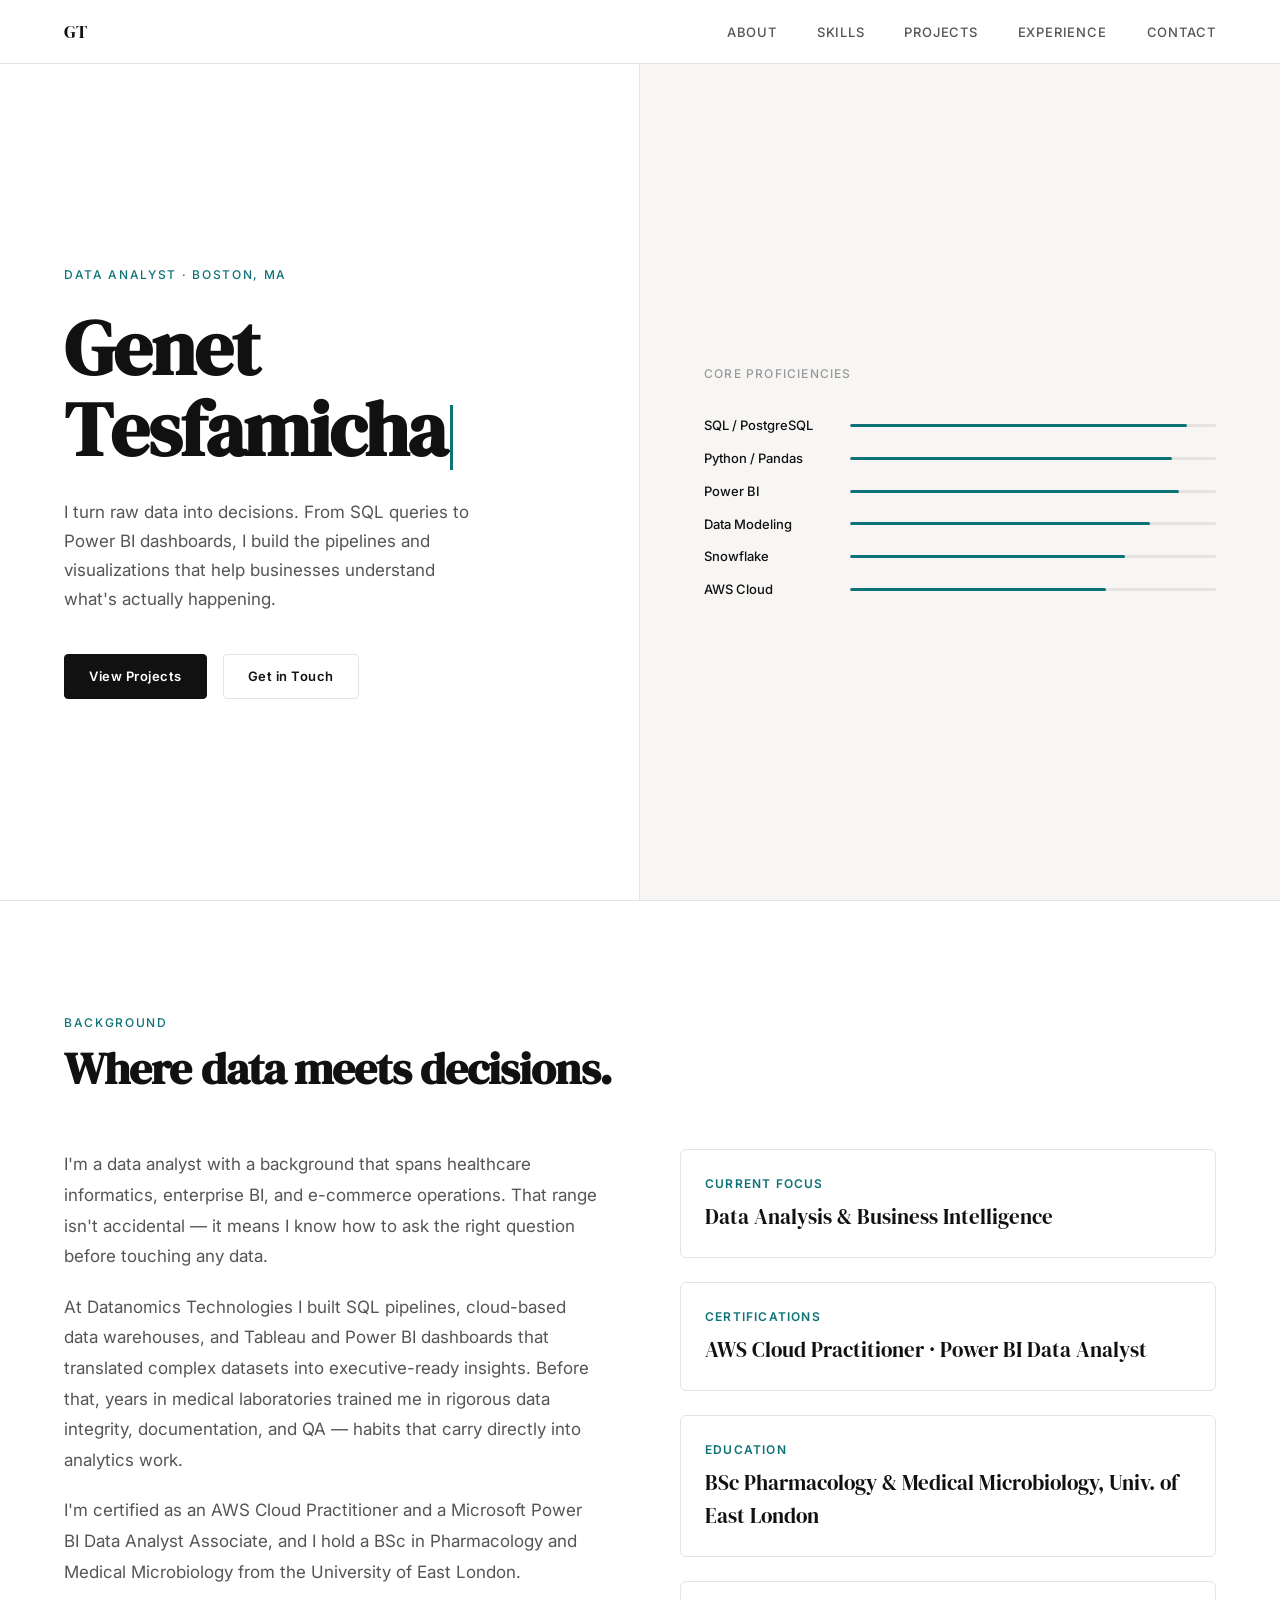
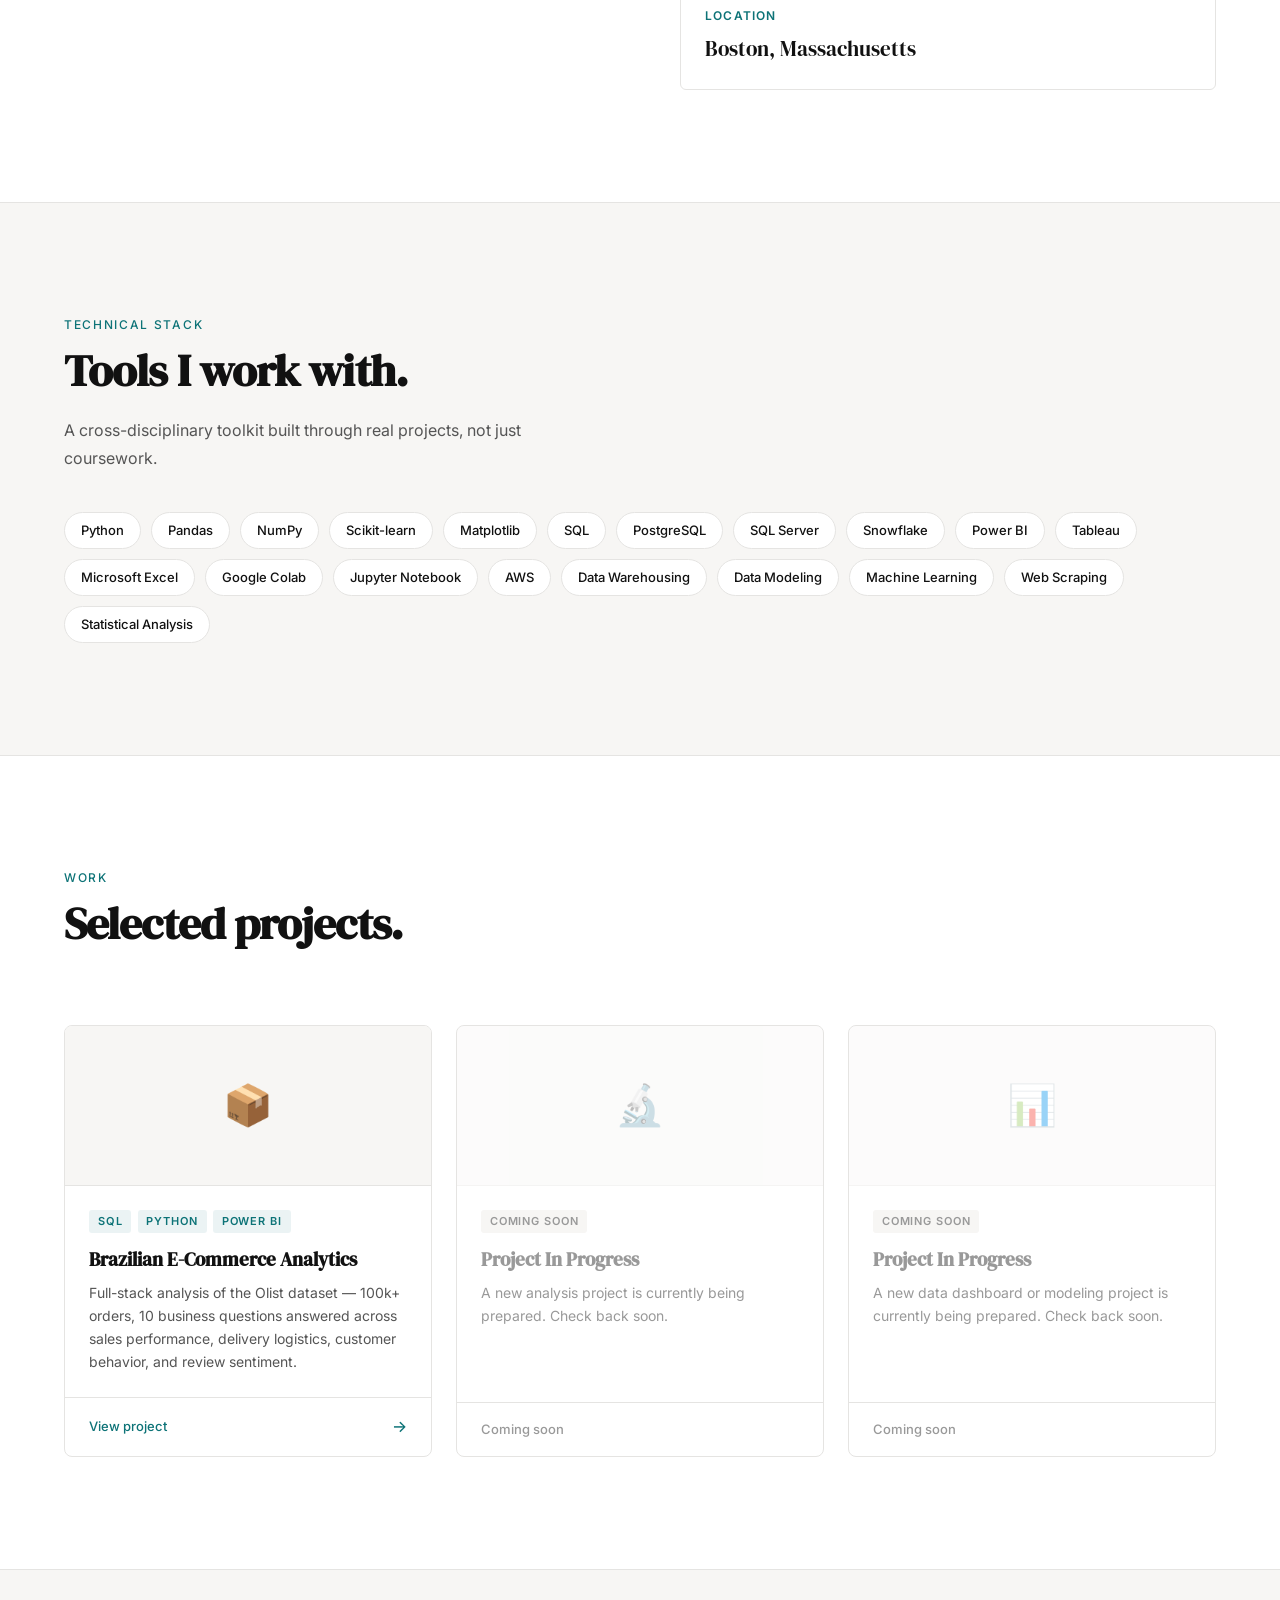
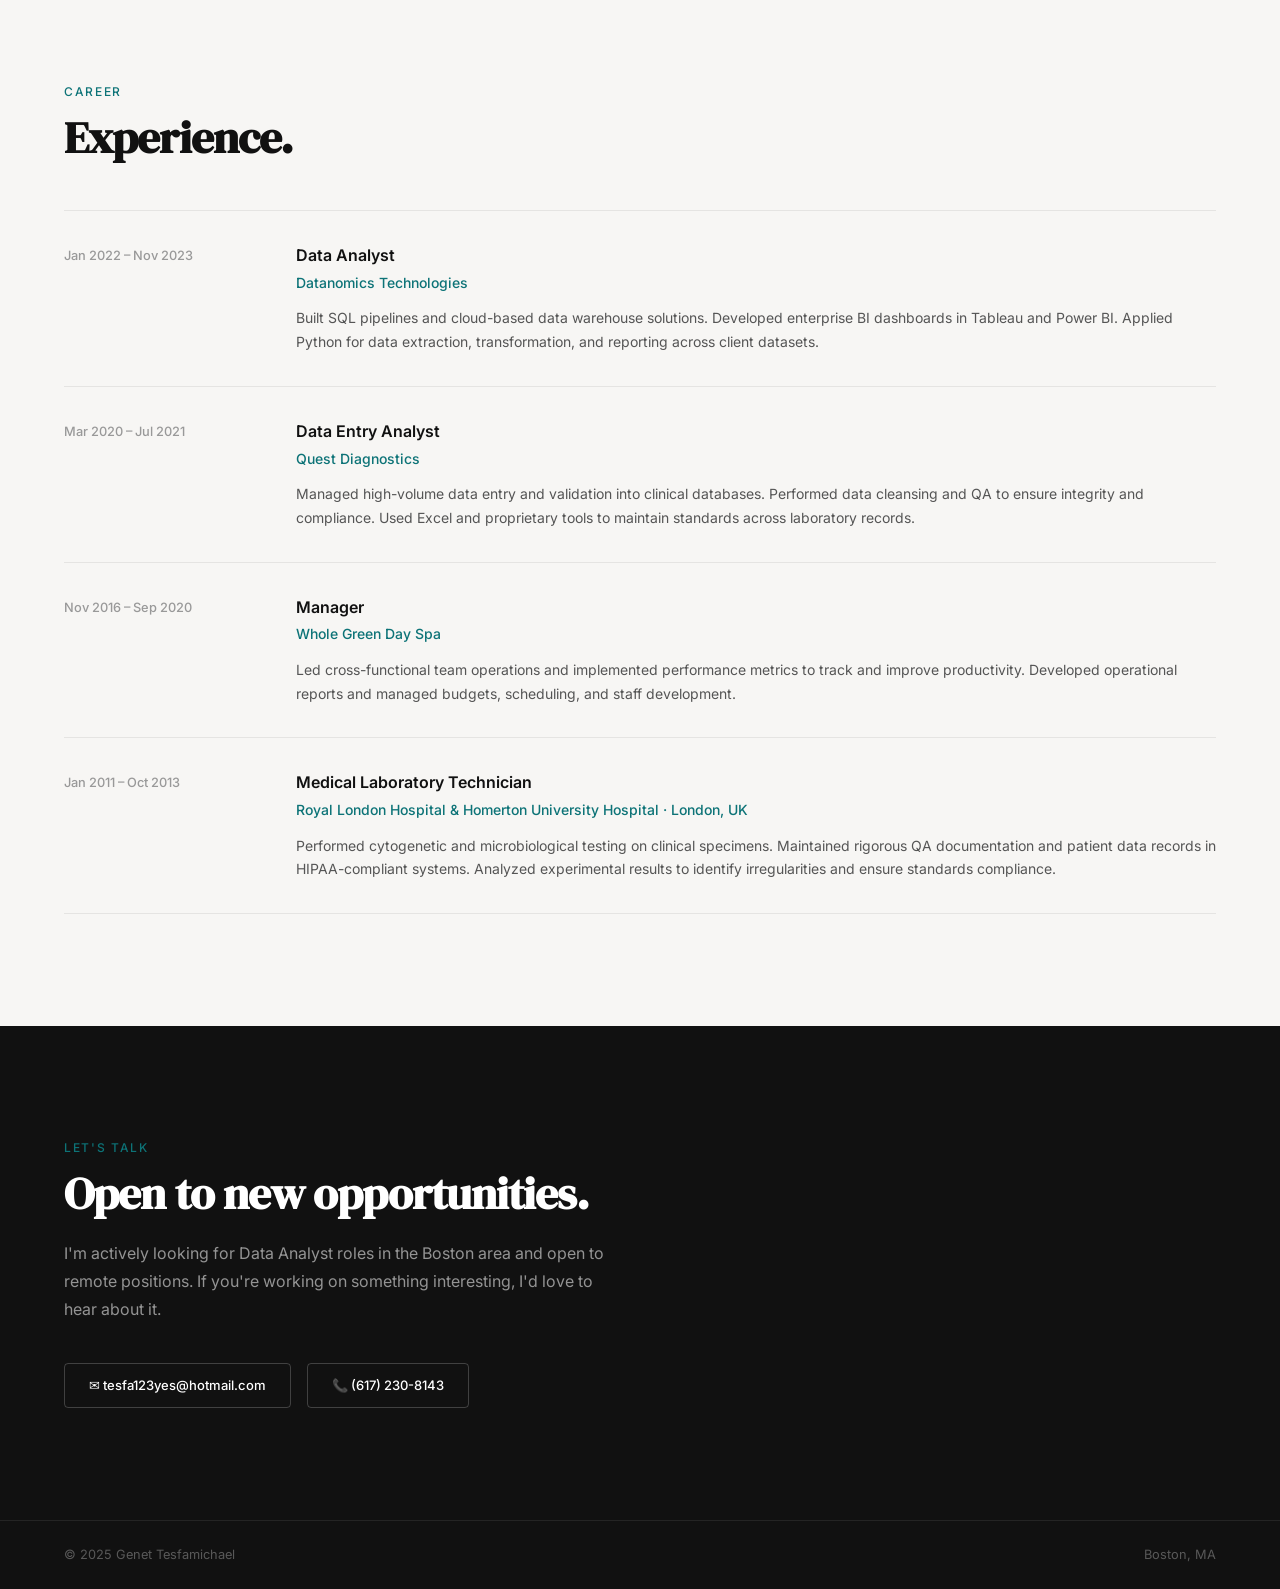
==== index.html @ 6063742c "Add files via upload" ====
<!DOCTYPE html>
<html lang="en">
<head>
  <meta charset="UTF-8" />
  <meta name="viewport" content="width=device-width, initial-scale=1.0" />
  <title>Genet Tesfamichael — Data Analyst</title>
  <link rel="preconnect" href="https://fonts.googleapis.com" />
  <link rel="preconnect" href="https://fonts.gstatic.com" crossorigin />
  <link href="https://fonts.googleapis.com/css2?family=DM+Serif+Display&family=Inter:wght@300;400;500;600&display=swap" rel="stylesheet" />
  <style>
    *, *::before, *::after { box-sizing: border-box; margin: 0; padding: 0; }

    :root {
      --white:   #FFFFFF;
      --bg-soft: #F7F6F4;
      --ink:     #111111;
      --ink-mid: #555555;
      --ink-light: #999999;
      --teal:    #0D7377;
      --teal-light: #0D737715;
      --border:  #E5E4E2;
    }

    html { scroll-behavior: smooth; }

    body {
      font-family: 'Inter', sans-serif;
      background: var(--white);
      color: var(--ink);
      line-height: 1.6;
      -webkit-font-smoothing: antialiased;
    }

    /* ── NAV ── */
    nav {
      position: fixed;
      top: 0; left: 0; right: 0;
      z-index: 100;
      display: flex;
      align-items: center;
      justify-content: space-between;
      padding: 0 5vw;
      height: 64px;
      background: rgba(255,255,255,0.92);
      backdrop-filter: blur(12px);
      border-bottom: 1px solid var(--border);
    }

    .nav-logo {
      font-family: 'DM Serif Display', serif;
      font-size: 1.15rem;
      color: var(--ink);
      text-decoration: none;
      letter-spacing: -0.01em;
    }

    .nav-links {
      display: flex;
      gap: 2.5rem;
      list-style: none;
    }

    .nav-links a {
      font-size: 0.8125rem;
      font-weight: 500;
      letter-spacing: 0.06em;
      text-transform: uppercase;
      color: var(--ink-mid);
      text-decoration: none;
      transition: color 0.2s;
    }

    .nav-links a:hover { color: var(--teal); }

    /* ── HERO ── */
    .hero {
      min-height: 100vh;
      display: grid;
      grid-template-columns: 1fr 1fr;
      padding-top: 64px;
    }

    .hero-left {
      display: flex;
      flex-direction: column;
      justify-content: center;
      padding: 8vh 5vw 8vh 5vw;
      border-right: 1px solid var(--border);
    }

    .hero-eyebrow {
      font-size: 0.75rem;
      font-weight: 500;
      letter-spacing: 0.14em;
      text-transform: uppercase;
      color: var(--teal);
      margin-bottom: 1.5rem;
    }

    .hero-name {
      font-family: 'DM Serif Display', serif;
      font-size: clamp(3rem, 6vw, 5.5rem);
      line-height: 1.05;
      letter-spacing: -0.02em;
      color: var(--ink);
      margin-bottom: 1.75rem;
    }

    /* typewriter cursor */
    .hero-name .cursor {
      display: inline-block;
      width: 3px;
      height: 0.85em;
      background: var(--teal);
      margin-left: 4px;
      vertical-align: middle;
      animation: blink 1s step-end infinite;
    }

    @keyframes blink {
      0%, 100% { opacity: 1; }
      50%       { opacity: 0; }
    }

    .hero-tagline {
      font-size: 1.0625rem;
      color: var(--ink-mid);
      max-width: 38ch;
      line-height: 1.7;
      margin-bottom: 2.5rem;
    }

    .hero-cta-group {
      display: flex;
      gap: 1rem;
      flex-wrap: wrap;
    }

    .btn {
      display: inline-flex;
      align-items: center;
      gap: 0.4rem;
      padding: 0.7rem 1.5rem;
      font-family: 'Inter', sans-serif;
      font-size: 0.8125rem;
      font-weight: 600;
      letter-spacing: 0.04em;
      border-radius: 4px;
      text-decoration: none;
      transition: background 0.2s, color 0.2s, border-color 0.2s, transform 0.15s;
      cursor: pointer;
    }

    .btn-primary {
      background: var(--ink);
      color: var(--white);
      border: 1.5px solid var(--ink);
    }

    .btn-primary:hover {
      background: var(--teal);
      border-color: var(--teal);
      transform: translateY(-1px);
    }

    .btn-outline {
      background: transparent;
      color: var(--ink);
      border: 1.5px solid var(--border);
    }

    .btn-outline:hover {
      border-color: var(--teal);
      color: var(--teal);
      transform: translateY(-1px);
    }

    .hero-right {
      display: flex;
      flex-direction: column;
      justify-content: center;
      padding: 8vh 5vw;
      background: var(--bg-soft);
    }

    .hero-stat-label {
      font-size: 0.75rem;
      font-weight: 500;
      letter-spacing: 0.1em;
      text-transform: uppercase;
      color: var(--ink-light);
      margin-bottom: 2rem;
    }

    .skills-grid {
      display: flex;
      flex-direction: column;
      gap: 0.75rem;
    }

    .skill-row {
      display: flex;
      align-items: center;
      gap: 1rem;
    }

    .skill-name {
      font-size: 0.8125rem;
      font-weight: 500;
      color: var(--ink);
      width: 130px;
      flex-shrink: 0;
    }

    .skill-bar-track {
      flex: 1;
      height: 3px;
      background: var(--border);
      border-radius: 2px;
      overflow: hidden;
    }

    .skill-bar-fill {
      height: 100%;
      background: var(--teal);
      border-radius: 2px;
      width: 0;
      transition: width 1.2s cubic-bezier(0.16, 1, 0.3, 1);
    }

    /* ── SECTION SHELL ── */
    section {
      padding: 7rem 5vw;
    }

    .section-eyebrow {
      font-size: 0.75rem;
      font-weight: 500;
      letter-spacing: 0.14em;
      text-transform: uppercase;
      color: var(--teal);
      margin-bottom: 0.75rem;
    }

    .section-title {
      font-family: 'DM Serif Display', serif;
      font-size: clamp(2rem, 3.5vw, 3rem);
      line-height: 1.1;
      letter-spacing: -0.02em;
      margin-bottom: 1.25rem;
    }

    .section-subtitle {
      font-size: 1rem;
      color: var(--ink-mid);
      max-width: 55ch;
      line-height: 1.75;
    }

    /* ── ABOUT ── */
    #about {
      background: var(--white);
      border-top: 1px solid var(--border);
    }

    .about-grid {
      display: grid;
      grid-template-columns: 1fr 1fr;
      gap: 5rem;
      margin-top: 3.5rem;
    }

    .about-body p {
      font-size: 1.0625rem;
      color: var(--ink-mid);
      line-height: 1.8;
      margin-bottom: 1.25rem;
    }

    .about-body p:last-child { margin-bottom: 0; }

    .about-highlights {
      display: flex;
      flex-direction: column;
      gap: 1.5rem;
    }

    .highlight-card {
      padding: 1.5rem;
      border: 1px solid var(--border);
      border-radius: 6px;
      transition: border-color 0.25s, box-shadow 0.25s;
    }

    .highlight-card:hover {
      border-color: var(--teal);
      box-shadow: 0 4px 24px rgba(13,115,119,0.08);
    }

    .highlight-card-label {
      font-size: 0.75rem;
      font-weight: 600;
      letter-spacing: 0.1em;
      text-transform: uppercase;
      color: var(--teal);
      margin-bottom: 0.4rem;
    }

    .highlight-card-value {
      font-family: 'DM Serif Display', serif;
      font-size: 1.3rem;
      color: var(--ink);
    }

    /* ── TOOLS ── */
    #tools {
      background: var(--bg-soft);
      border-top: 1px solid var(--border);
    }

    .tools-list {
      display: flex;
      flex-wrap: wrap;
      gap: 0.625rem;
      margin-top: 2.5rem;
    }

    .tool-tag {
      font-size: 0.8125rem;
      font-weight: 500;
      padding: 0.45rem 1rem;
      border-radius: 100px;
      border: 1.5px solid var(--border);
      background: var(--white);
      color: var(--ink);
      transition: border-color 0.2s, color 0.2s, background 0.2s;
    }

    .tool-tag:hover {
      border-color: var(--teal);
      color: var(--teal);
      background: var(--teal-light);
    }

    /* ── PROJECTS ── */
    #projects {
      background: var(--white);
      border-top: 1px solid var(--border);
    }

    .projects-header {
      display: flex;
      justify-content: space-between;
      align-items: flex-end;
      margin-bottom: 3.5rem;
      flex-wrap: wrap;
      gap: 1rem;
    }

    .projects-grid {
      display: grid;
      grid-template-columns: repeat(3, 1fr);
      gap: 1.5rem;
    }

    .project-card {
      position: relative;
      border: 1px solid var(--border);
      border-radius: 8px;
      overflow: hidden;
      text-decoration: none;
      color: inherit;
      background: var(--white);
      transition: border-color 0.25s, box-shadow 0.25s, transform 0.25s;
      display: flex;
      flex-direction: column;
    }

    .project-card:hover {
      border-color: var(--teal);
      box-shadow: 0 8px 40px rgba(13,115,119,0.1);
      transform: translateY(-3px);
    }

    .project-card::before {
      content: '';
      position: absolute;
      left: 0; top: 0; bottom: 0;
      width: 3px;
      background: var(--teal);
      transform: scaleY(0);
      transform-origin: bottom;
      transition: transform 0.3s cubic-bezier(0.16, 1, 0.3, 1);
    }

    .project-card:hover::before { transform: scaleY(1); }

    .project-card-visual {
      height: 160px;
      background: var(--bg-soft);
      display: flex;
      align-items: center;
      justify-content: center;
      border-bottom: 1px solid var(--border);
      font-size: 2.5rem;
    }

    .project-card.placeholder .project-card-visual {
      opacity: 0.4;
    }

    .project-card-body {
      padding: 1.5rem;
      flex: 1;
      display: flex;
      flex-direction: column;
    }

    .project-card-tags {
      display: flex;
      flex-wrap: wrap;
      gap: 0.4rem;
      margin-bottom: 0.85rem;
    }

    .project-tag {
      font-size: 0.6875rem;
      font-weight: 600;
      letter-spacing: 0.08em;
      text-transform: uppercase;
      color: var(--teal);
      background: var(--teal-light);
      padding: 0.2rem 0.55rem;
      border-radius: 3px;
    }

    .project-card-title {
      font-family: 'DM Serif Display', serif;
      font-size: 1.2rem;
      color: var(--ink);
      margin-bottom: 0.6rem;
      line-height: 1.25;
    }

    .project-card-desc {
      font-size: 0.875rem;
      color: var(--ink-mid);
      line-height: 1.65;
      flex: 1;
    }

    .project-card-footer {
      display: flex;
      align-items: center;
      justify-content: space-between;
      padding: 1rem 1.5rem;
      border-top: 1px solid var(--border);
      font-size: 0.8125rem;
      font-weight: 500;
      color: var(--teal);
      background: transparent;
      transition: background 0.2s;
    }

    .project-card:hover .project-card-footer {
      background: var(--teal-light);
    }

    .project-card.placeholder {
      cursor: default;
      pointer-events: none;
    }

    .project-card.placeholder .project-card-title,
    .project-card.placeholder .project-card-desc,
    .project-card.placeholder .project-card-footer {
      color: var(--ink-light);
    }

    .project-card.placeholder .project-tag {
      background: var(--bg-soft);
      color: var(--ink-light);
    }

    /* arrow icon */
    .arrow-icon {
      font-size: 1rem;
      transition: transform 0.2s;
    }
    .project-card:hover .arrow-icon { transform: translateX(4px); }

    /* ── EXPERIENCE ── */
    #experience {
      background: var(--bg-soft);
      border-top: 1px solid var(--border);
    }

    .timeline {
      margin-top: 3rem;
      display: flex;
      flex-direction: column;
      gap: 0;
    }

    .timeline-item {
      display: grid;
      grid-template-columns: 200px 1fr;
      gap: 2rem;
      padding: 2rem 0;
      border-top: 1px solid var(--border);
      transition: background 0.2s;
    }

    .timeline-item:last-child { border-bottom: 1px solid var(--border); }

    .timeline-date {
      font-size: 0.8rem;
      font-weight: 500;
      color: var(--ink-light);
      padding-top: 3px;
      line-height: 1.5;
    }

    .timeline-content-role {
      font-size: 1rem;
      font-weight: 600;
      color: var(--ink);
      margin-bottom: 0.2rem;
    }

    .timeline-content-company {
      font-size: 0.875rem;
      font-weight: 500;
      color: var(--teal);
      margin-bottom: 0.75rem;
    }

    .timeline-content-desc {
      font-size: 0.875rem;
      color: var(--ink-mid);
      line-height: 1.7;
    }

    /* ── CONTACT ── */
    #contact {
      background: var(--ink);
      color: var(--white);
      border-top: none;
    }

    #contact .section-eyebrow { color: var(--teal); }

    #contact .section-title { color: var(--white); }

    #contact .section-subtitle { color: rgba(255,255,255,0.55); }

    .contact-links {
      display: flex;
      gap: 1rem;
      margin-top: 2.5rem;
      flex-wrap: wrap;
    }

    .contact-link {
      display: inline-flex;
      align-items: center;
      gap: 0.5rem;
      font-size: 0.8125rem;
      font-weight: 500;
      color: var(--white);
      border: 1.5px solid rgba(255,255,255,0.2);
      padding: 0.7rem 1.5rem;
      border-radius: 4px;
      text-decoration: none;
      transition: border-color 0.2s, background 0.2s;
    }

    .contact-link:hover {
      border-color: var(--teal);
      background: rgba(13,115,119,0.15);
    }

    /* ── FOOTER ── */
    footer {
      background: var(--ink);
      border-top: 1px solid rgba(255,255,255,0.08);
      padding: 1.5rem 5vw;
      display: flex;
      align-items: center;
      justify-content: space-between;
      font-size: 0.8rem;
      color: rgba(255,255,255,0.3);
    }

    /* ── FADE-IN ANIMATION ── */
    .fade-up {
      opacity: 0;
      transform: translateY(24px);
      transition: opacity 0.6s ease, transform 0.6s ease;
    }

    .fade-up.visible {
      opacity: 1;
      transform: none;
    }

    /* ── RESPONSIVE ── */
    @media (max-width: 900px) {
      .hero { grid-template-columns: 1fr; min-height: auto; }
      .hero-right { border-top: 1px solid var(--border); padding: 4vh 5vw; }
      .hero-left { border-right: none; }
      .about-grid { grid-template-columns: 1fr; gap: 2.5rem; }
      .projects-grid { grid-template-columns: 1fr; }
      .timeline-item { grid-template-columns: 1fr; gap: 0.5rem; }
    }

    @media (max-width: 600px) {
      .nav-links { display: none; }
      .projects-grid { grid-template-columns: 1fr; }
      section { padding: 5rem 5vw; }
    }
  </style>
</head>
<body>

  <!-- NAV -->
  <nav>
    <a class="nav-logo" href="#">GT</a>
    <ul class="nav-links">
      <li><a href="#about">About</a></li>
      <li><a href="#tools">Skills</a></li>
      <li><a href="#projects">Projects</a></li>
      <li><a href="#experience">Experience</a></li>
      <li><a href="#contact">Contact</a></li>
    </ul>
  </nav>

  <!-- HERO -->
  <div class="hero">
    <div class="hero-left">
      <p class="hero-eyebrow">Data Analyst · Boston, MA</p>
      <h1 class="hero-name" id="heroName"><span class="cursor" id="cursor"></span></h1>
      <p class="hero-tagline">
        I turn raw data into decisions. From SQL queries to Power BI dashboards, I build the pipelines and visualizations that help businesses understand what's actually happening.
      </p>
      <div class="hero-cta-group">
        <a href="#projects" class="btn btn-primary">View Projects</a>
        <a href="mailto:tesfa123yes@hotmail.com" class="btn btn-outline">Get in Touch</a>
      </div>
    </div>
    <div class="hero-right">
      <p class="hero-stat-label">Core Proficiencies</p>
      <div class="skills-grid" id="skillsGrid">
        <div class="skill-row">
          <span class="skill-name">SQL / PostgreSQL</span>
          <div class="skill-bar-track"><div class="skill-bar-fill" data-width="92"></div></div>
        </div>
        <div class="skill-row">
          <span class="skill-name">Python / Pandas</span>
          <div class="skill-bar-track"><div class="skill-bar-fill" data-width="88"></div></div>
        </div>
        <div class="skill-row">
          <span class="skill-name">Power BI</span>
          <div class="skill-bar-track"><div class="skill-bar-fill" data-width="90"></div></div>
        </div>
        <div class="skill-row">
          <span class="skill-name">Data Modeling</span>
          <div class="skill-bar-track"><div class="skill-bar-fill" data-width="82"></div></div>
        </div>
        <div class="skill-row">
          <span class="skill-name">Snowflake</span>
          <div class="skill-bar-track"><div class="skill-bar-fill" data-width="75"></div></div>
        </div>
        <div class="skill-row">
          <span class="skill-name">AWS Cloud</span>
          <div class="skill-bar-track"><div class="skill-bar-fill" data-width="70"></div></div>
        </div>
      </div>
    </div>
  </div>

  <!-- ABOUT -->
  <section id="about">
    <p class="section-eyebrow fade-up">Background</p>
    <h2 class="section-title fade-up">Where data meets decisions.</h2>
    <div class="about-grid">
      <div class="about-body fade-up">
        <p>
          I'm a data analyst with a background that spans healthcare informatics, enterprise BI, and e-commerce operations. That range isn't accidental — it means I know how to ask the right question before touching any data.
        </p>
        <p>
          At Datanomics Technologies I built SQL pipelines, cloud-based data warehouses, and Tableau and Power BI dashboards that translated complex datasets into executive-ready insights. Before that, years in medical laboratories trained me in rigorous data integrity, documentation, and QA — habits that carry directly into analytics work.
        </p>
        <p>
          I'm certified as an AWS Cloud Practitioner and a Microsoft Power BI Data Analyst Associate, and I hold a BSc in Pharmacology and Medical Microbiology from the University of East London.
        </p>
      </div>
      <div class="about-highlights fade-up">
        <div class="highlight-card">
          <p class="highlight-card-label">Current Focus</p>
          <p class="highlight-card-value">Data Analysis & Business Intelligence</p>
        </div>
        <div class="highlight-card">
          <p class="highlight-card-label">Certifications</p>
          <p class="highlight-card-value">AWS Cloud Practitioner · Power BI Data Analyst</p>
        </div>
        <div class="highlight-card">
          <p class="highlight-card-label">Education</p>
          <p class="highlight-card-value">BSc Pharmacology & Medical Microbiology, Univ. of East London</p>
        </div>
        <div class="highlight-card">
          <p class="highlight-card-label">Location</p>
          <p class="highlight-card-value">Boston, Massachusetts</p>
        </div>
      </div>
    </div>
  </section>

  <!-- TOOLS -->
  <section id="tools">
    <p class="section-eyebrow fade-up">Technical Stack</p>
    <h2 class="section-title fade-up">Tools I work with.</h2>
    <p class="section-subtitle fade-up">A cross-disciplinary toolkit built through real projects, not just coursework.</p>
    <div class="tools-list fade-up">
      <span class="tool-tag">Python</span>
      <span class="tool-tag">Pandas</span>
      <span class="tool-tag">NumPy</span>
      <span class="tool-tag">Scikit-learn</span>
      <span class="tool-tag">Matplotlib</span>
      <span class="tool-tag">SQL</span>
      <span class="tool-tag">PostgreSQL</span>
      <span class="tool-tag">SQL Server</span>
      <span class="tool-tag">Snowflake</span>
      <span class="tool-tag">Power BI</span>
      <span class="tool-tag">Tableau</span>
      <span class="tool-tag">Microsoft Excel</span>
      <span class="tool-tag">Google Colab</span>
      <span class="tool-tag">Jupyter Notebook</span>
      <span class="tool-tag">AWS</span>
      <span class="tool-tag">Data Warehousing</span>
      <span class="tool-tag">Data Modeling</span>
      <span class="tool-tag">Machine Learning</span>
      <span class="tool-tag">Web Scraping</span>
      <span class="tool-tag">Statistical Analysis</span>
    </div>
  </section>

  <!-- PROJECTS -->
  <section id="projects">
    <div class="projects-header">
      <div>
        <p class="section-eyebrow fade-up">Work</p>
        <h2 class="section-title fade-up">Selected projects.</h2>
      </div>
    </div>
    <div class="projects-grid">

      <!-- Project 1: Live -->
      <a href="project-ecommerce.html" class="project-card fade-up">
        <div class="project-card-visual">📦</div>
        <div class="project-card-body">
          <div class="project-card-tags">
            <span class="project-tag">SQL</span>
            <span class="project-tag">Python</span>
            <span class="project-tag">Power BI</span>
          </div>
          <h3 class="project-card-title">Brazilian E-Commerce Analytics</h3>
          <p class="project-card-desc">
            Full-stack analysis of the Olist dataset — 100k+ orders, 10 business questions answered across sales performance, delivery logistics, customer behavior, and review sentiment.
          </p>
        </div>
        <div class="project-card-footer">
          View project <span class="arrow-icon">→</span>
        </div>
      </a>

      <!-- Placeholder 2 -->
      <div class="project-card placeholder fade-up">
        <div class="project-card-visual">🔬</div>
        <div class="project-card-body">
          <div class="project-card-tags">
            <span class="project-tag">Coming Soon</span>
          </div>
          <h3 class="project-card-title">Project In Progress</h3>
          <p class="project-card-desc">
            A new analysis project is currently being prepared. Check back soon.
          </p>
        </div>
        <div class="project-card-footer">
          Coming soon
        </div>
      </div>

      <!-- Placeholder 3 -->
      <div class="project-card placeholder fade-up">
        <div class="project-card-visual">📊</div>
        <div class="project-card-body">
          <div class="project-card-tags">
            <span class="project-tag">Coming Soon</span>
          </div>
          <h3 class="project-card-title">Project In Progress</h3>
          <p class="project-card-desc">
            A new data dashboard or modeling project is currently being prepared. Check back soon.
          </p>
        </div>
        <div class="project-card-footer">
          Coming soon
        </div>
      </div>

    </div>
  </section>

  <!-- EXPERIENCE -->
  <section id="experience">
    <p class="section-eyebrow fade-up">Career</p>
    <h2 class="section-title fade-up">Experience.</h2>
    <div class="timeline">

      <div class="timeline-item fade-up">
        <div class="timeline-date">Jan 2022 – Nov 2023</div>
        <div>
          <p class="timeline-content-role">Data Analyst</p>
          <p class="timeline-content-company">Datanomics Technologies</p>
          <p class="timeline-content-desc">Built SQL pipelines and cloud-based data warehouse solutions. Developed enterprise BI dashboards in Tableau and Power BI. Applied Python for data extraction, transformation, and reporting across client datasets.</p>
        </div>
      </div>

      <div class="timeline-item fade-up">
        <div class="timeline-date">Mar 2020 – Jul 2021</div>
        <div>
          <p class="timeline-content-role">Data Entry Analyst</p>
          <p class="timeline-content-company">Quest Diagnostics</p>
          <p class="timeline-content-desc">Managed high-volume data entry and validation into clinical databases. Performed data cleansing and QA to ensure integrity and compliance. Used Excel and proprietary tools to maintain standards across laboratory records.</p>
        </div>
      </div>

      <div class="timeline-item fade-up">
        <div class="timeline-date">Nov 2016 – Sep 2020</div>
        <div>
          <p class="timeline-content-role">Manager</p>
          <p class="timeline-content-company">Whole Green Day Spa</p>
          <p class="timeline-content-desc">Led cross-functional team operations and implemented performance metrics to track and improve productivity. Developed operational reports and managed budgets, scheduling, and staff development.</p>
        </div>
      </div>

      <div class="timeline-item fade-up">
        <div class="timeline-date">Jan 2011 – Oct 2013</div>
        <div>
          <p class="timeline-content-role">Medical Laboratory Technician</p>
          <p class="timeline-content-company">Royal London Hospital & Homerton University Hospital · London, UK</p>
          <p class="timeline-content-desc">Performed cytogenetic and microbiological testing on clinical specimens. Maintained rigorous QA documentation and patient data records in HIPAA-compliant systems. Analyzed experimental results to identify irregularities and ensure standards compliance.</p>
        </div>
      </div>

    </div>
  </section>

  <!-- CONTACT -->
  <section id="contact">
    <p class="section-eyebrow fade-up">Let's talk</p>
    <h2 class="section-title fade-up">Open to new opportunities.</h2>
    <p class="section-subtitle fade-up">I'm actively looking for Data Analyst roles in the Boston area and open to remote positions. If you're working on something interesting, I'd love to hear about it.</p>
    <div class="contact-links fade-up">
      <a href="mailto:tesfa123yes@hotmail.com" class="contact-link">
        ✉ tesfa123yes@hotmail.com
      </a>
      <a href="tel:6172308143" class="contact-link">
        📞 (617) 230-8143
      </a>
    </div>
  </section>

  <!-- FOOTER -->
  <footer>
    <span>© 2025 Genet Tesfamichael</span>
    <span>Boston, MA</span>
  </footer>

  <script>
    // ── TYPEWRITER ──
    const name = "Genet Tesfamichael";
    const el = document.getElementById("heroName");
    const cursor = document.getElementById("cursor");
    let i = 0;

    function type() {
      if (i < name.length) {
        // Insert text before the cursor span
        el.insertBefore(document.createTextNode(name[i]), cursor);
        i++;
        setTimeout(type, 80 + Math.random() * 40);
      }
    }

    window.addEventListener("load", () => setTimeout(type, 400));

    // ── SKILL BARS ──
    function animateBars() {
      document.querySelectorAll(".skill-bar-fill").forEach(bar => {
        bar.style.width = bar.dataset.width + "%";
      });
    }

    const skillObserver = new IntersectionObserver(entries => {
      entries.forEach(e => { if (e.isIntersecting) { animateBars(); skillObserver.disconnect(); } });
    }, { threshold: 0.3 });

    skillObserver.observe(document.getElementById("skillsGrid"));

    // ── FADE UP ON SCROLL ──
    const fadeEls = document.querySelectorAll(".fade-up");
    const fadeObserver = new IntersectionObserver(entries => {
      entries.forEach((e, idx) => {
        if (e.isIntersecting) {
          e.target.style.transitionDelay = (idx % 4) * 0.08 + "s";
          e.target.classList.add("visible");
          fadeObserver.unobserve(e.target);
        }
      });
    }, { threshold: 0.12 });

    fadeEls.forEach(el => fadeObserver.observe(el));
  </script>

</body>
</html>
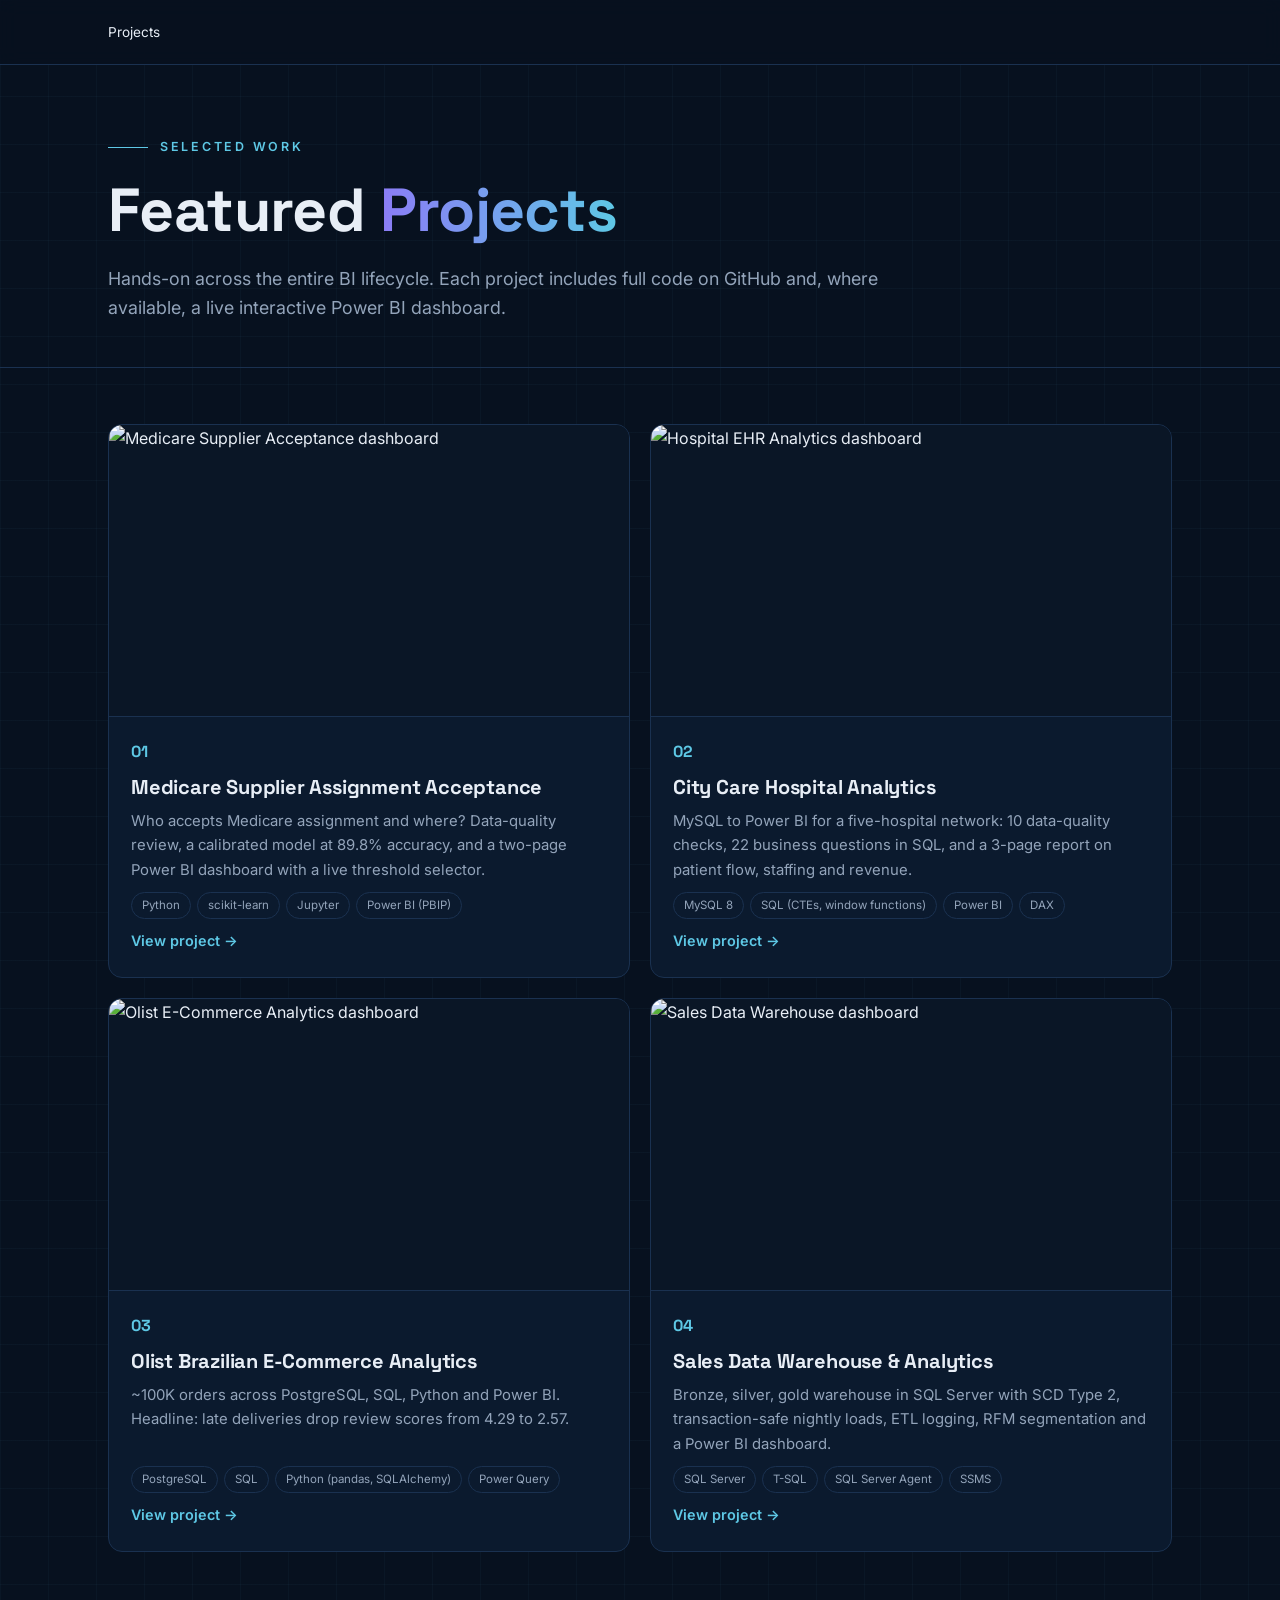
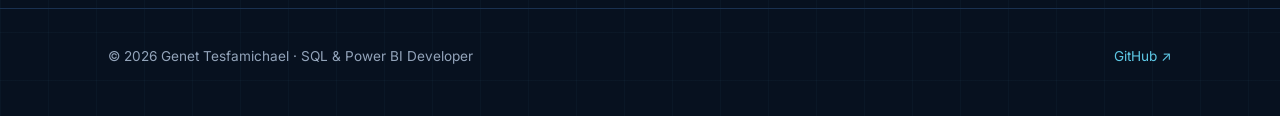
==== commit ba0d5535: "Replace old portfolio with project detail pages" ====
--- a/index.html
+++ b/index.html
@@ -1,927 +1,28 @@
 <!DOCTYPE html>
 <html lang="en">
 <head>
-  <meta charset="UTF-8" />
-  <meta name="viewport" content="width=device-width, initial-scale=1.0" />
-  <title>Genet Tesfamichael — Data Analyst</title>
-  <link rel="preconnect" href="https://fonts.googleapis.com" />
-  <link rel="preconnect" href="https://fonts.gstatic.com" crossorigin />
-  <link href="https://fonts.googleapis.com/css2?family=DM+Serif+Display&family=Inter:wght@300;400;500;600&display=swap" rel="stylesheet" />
-  <style>
-    *, *::before, *::after { box-sizing: border-box; margin: 0; padding: 0; }
-
-    :root {
-      --white:   #FFFFFF;
-      --bg-soft: #F7F6F4;
-      --ink:     #111111;
-      --ink-mid: #555555;
-      --ink-light: #999999;
-      --teal:    #0D7377;
-      --teal-light: #0D737715;
-      --border:  #E5E4E2;
-    }
-
-    html { scroll-behavior: smooth; }
-
-    body {
-      font-family: 'Inter', sans-serif;
-      background: var(--white);
-      color: var(--ink);
-      line-height: 1.6;
-      -webkit-font-smoothing: antialiased;
-    }
-
-    /* ── NAV ── */
-    nav {
-      position: fixed;
-      top: 0; left: 0; right: 0;
-      z-index: 100;
-      display: flex;
-      align-items: center;
-      justify-content: space-between;
-      padding: 0 5vw;
-      height: 64px;
-      background: rgba(255,255,255,0.92);
-      backdrop-filter: blur(12px);
-      border-bottom: 1px solid var(--border);
-    }
-
-    .nav-logo {
-      font-family: 'DM Serif Display', serif;
-      font-size: 1.15rem;
-      color: var(--ink);
-      text-decoration: none;
-      letter-spacing: -0.01em;
-    }
-
-    .nav-links {
-      display: flex;
-      gap: 2.5rem;
-      list-style: none;
-    }
-
-    .nav-links a {
-      font-size: 0.8125rem;
-      font-weight: 500;
-      letter-spacing: 0.06em;
-      text-transform: uppercase;
-      color: var(--ink-mid);
-      text-decoration: none;
-      transition: color 0.2s;
-    }
-
-    .nav-links a:hover { color: var(--teal); }
-
-    /* ── HERO ── */
-    .hero {
-      min-height: 100vh;
-      display: grid;
-      grid-template-columns: 1fr 1fr;
-      padding-top: 64px;
-    }
-
-    .hero-left {
-      display: flex;
-      flex-direction: column;
-      justify-content: center;
-      padding: 8vh 5vw 8vh 5vw;
-      border-right: 1px solid var(--border);
-    }
-
-    .hero-eyebrow {
-      font-size: 0.75rem;
-      font-weight: 500;
-      letter-spacing: 0.14em;
-      text-transform: uppercase;
-      color: var(--teal);
-      margin-bottom: 1.5rem;
-    }
-
-    .hero-name {
-      font-family: 'DM Serif Display', serif;
-      font-size: clamp(3rem, 6vw, 5.5rem);
-      line-height: 1.05;
-      letter-spacing: -0.02em;
-      color: var(--ink);
-      margin-bottom: 1.75rem;
-    }
-
-    /* typewriter cursor */
-    .hero-name .cursor {
-      display: inline-block;
-      width: 3px;
-      height: 0.85em;
-      background: var(--teal);
-      margin-left: 4px;
-      vertical-align: middle;
-      animation: blink 1s step-end infinite;
-    }
-
-    @keyframes blink {
-      0%, 100% { opacity: 1; }
-      50%       { opacity: 0; }
-    }
-
-    .hero-tagline {
-      font-size: 1.0625rem;
-      color: var(--ink-mid);
-      max-width: 38ch;
-      line-height: 1.7;
-      margin-bottom: 2.5rem;
-    }
-
-    .hero-cta-group {
-      display: flex;
-      gap: 1rem;
-      flex-wrap: wrap;
-    }
-
-    .btn {
-      display: inline-flex;
-      align-items: center;
-      gap: 0.4rem;
-      padding: 0.7rem 1.5rem;
-      font-family: 'Inter', sans-serif;
-      font-size: 0.8125rem;
-      font-weight: 600;
-      letter-spacing: 0.04em;
-      border-radius: 4px;
-      text-decoration: none;
-      transition: background 0.2s, color 0.2s, border-color 0.2s, transform 0.15s;
-      cursor: pointer;
-    }
-
-    .btn-primary {
-      background: var(--ink);
-      color: var(--white);
-      border: 1.5px solid var(--ink);
-    }
-
-    .btn-primary:hover {
-      background: var(--teal);
-      border-color: var(--teal);
-      transform: translateY(-1px);
-    }
-
-    .btn-outline {
-      background: transparent;
-      color: var(--ink);
-      border: 1.5px solid var(--border);
-    }
-
-    .btn-outline:hover {
-      border-color: var(--teal);
-      color: var(--teal);
-      transform: translateY(-1px);
-    }
-
-    .hero-right {
-      display: flex;
-      flex-direction: column;
-      justify-content: center;
-      padding: 8vh 5vw;
-      background: var(--bg-soft);
-    }
-
-    .hero-stat-label {
-      font-size: 0.75rem;
-      font-weight: 500;
-      letter-spacing: 0.1em;
-      text-transform: uppercase;
-      color: var(--ink-light);
-      margin-bottom: 2rem;
-    }
-
-    .skills-grid {
-      display: flex;
-      flex-direction: column;
-      gap: 0.75rem;
-    }
-
-    .skill-row {
-      display: flex;
-      align-items: center;
-      gap: 1rem;
-    }
-
-    .skill-name {
-      font-size: 0.8125rem;
-      font-weight: 500;
-      color: var(--ink);
-      width: 130px;
-      flex-shrink: 0;
-    }
-
-    .skill-bar-track {
-      flex: 1;
-      height: 3px;
-      background: var(--border);
-      border-radius: 2px;
-      overflow: hidden;
-    }
-
-    .skill-bar-fill {
-      height: 100%;
-      background: var(--teal);
-      border-radius: 2px;
-      width: 0;
-      transition: width 1.2s cubic-bezier(0.16, 1, 0.3, 1);
-    }
-
-    /* ── SECTION SHELL ── */
-    section {
-      padding: 7rem 5vw;
-    }
-
-    .section-eyebrow {
-      font-size: 0.75rem;
-      font-weight: 500;
-      letter-spacing: 0.14em;
-      text-transform: uppercase;
-      color: var(--teal);
-      margin-bottom: 0.75rem;
-    }
-
-    .section-title {
-      font-family: 'DM Serif Display', serif;
-      font-size: clamp(2rem, 3.5vw, 3rem);
-      line-height: 1.1;
-      letter-spacing: -0.02em;
-      margin-bottom: 1.25rem;
-    }
-
-    .section-subtitle {
-      font-size: 1rem;
-      color: var(--ink-mid);
-      max-width: 55ch;
-      line-height: 1.75;
-    }
-
-    /* ── ABOUT ── */
-    #about {
-      background: var(--white);
-      border-top: 1px solid var(--border);
-    }
-
-    .about-grid {
-      display: grid;
-      grid-template-columns: 1fr 1fr;
-      gap: 5rem;
-      margin-top: 3.5rem;
-    }
-
-    .about-body p {
-      font-size: 1.0625rem;
-      color: var(--ink-mid);
-      line-height: 1.8;
-      margin-bottom: 1.25rem;
-    }
-
-    .about-body p:last-child { margin-bottom: 0; }
-
-    .about-highlights {
-      display: flex;
-      flex-direction: column;
-      gap: 1.5rem;
-    }
-
-    .highlight-card {
-      padding: 1.5rem;
-      border: 1px solid var(--border);
-      border-radius: 6px;
-      transition: border-color 0.25s, box-shadow 0.25s;
-    }
-
-    .highlight-card:hover {
-      border-color: var(--teal);
-      box-shadow: 0 4px 24px rgba(13,115,119,0.08);
-    }
-
-    .highlight-card-label {
-      font-size: 0.75rem;
-      font-weight: 600;
-      letter-spacing: 0.1em;
-      text-transform: uppercase;
-      color: var(--teal);
-      margin-bottom: 0.4rem;
-    }
-
-    .highlight-card-value {
-      font-family: 'DM Serif Display', serif;
-      font-size: 1.3rem;
-      color: var(--ink);
-    }
-
-    /* ── TOOLS ── */
-    #tools {
-      background: var(--bg-soft);
-      border-top: 1px solid var(--border);
-    }
-
-    .tools-list {
-      display: flex;
-      flex-wrap: wrap;
-      gap: 0.625rem;
-      margin-top: 2.5rem;
-    }
-
-    .tool-tag {
-      font-size: 0.8125rem;
-      font-weight: 500;
-      padding: 0.45rem 1rem;
-      border-radius: 100px;
-      border: 1.5px solid var(--border);
-      background: var(--white);
-      color: var(--ink);
-      transition: border-color 0.2s, color 0.2s, background 0.2s;
-    }
-
-    .tool-tag:hover {
-      border-color: var(--teal);
-      color: var(--teal);
-      background: var(--teal-light);
-    }
-
-    /* ── PROJECTS ── */
-    #projects {
-      background: var(--white);
-      border-top: 1px solid var(--border);
-    }
-
-    .projects-header {
-      display: flex;
-      justify-content: space-between;
-      align-items: flex-end;
-      margin-bottom: 3.5rem;
-      flex-wrap: wrap;
-      gap: 1rem;
-    }
-
-    .projects-grid {
-      display: grid;
-      grid-template-columns: repeat(3, 1fr);
-      gap: 1.5rem;
-    }
-
-    .project-card {
-      position: relative;
-      border: 1px solid var(--border);
-      border-radius: 8px;
-      overflow: hidden;
-      text-decoration: none;
-      color: inherit;
-      background: var(--white);
-      transition: border-color 0.25s, box-shadow 0.25s, transform 0.25s;
-      display: flex;
-      flex-direction: column;
-    }
-
-    .project-card:hover {
-      border-color: var(--teal);
-      box-shadow: 0 8px 40px rgba(13,115,119,0.1);
-      transform: translateY(-3px);
-    }
-
-    .project-card::before {
-      content: '';
-      position: absolute;
-      left: 0; top: 0; bottom: 0;
-      width: 3px;
-      background: var(--teal);
-      transform: scaleY(0);
-      transform-origin: bottom;
-      transition: transform 0.3s cubic-bezier(0.16, 1, 0.3, 1);
-    }
-
-    .project-card:hover::before { transform: scaleY(1); }
-
-    .project-card-visual {
-      height: 160px;
-      background: var(--bg-soft);
-      display: flex;
-      align-items: center;
-      justify-content: center;
-      border-bottom: 1px solid var(--border);
-      font-size: 2.5rem;
-    }
-
-    .project-card.placeholder .project-card-visual {
-      opacity: 0.4;
-    }
-
-    .project-card-body {
-      padding: 1.5rem;
-      flex: 1;
-      display: flex;
-      flex-direction: column;
-    }
-
-    .project-card-tags {
-      display: flex;
-      flex-wrap: wrap;
-      gap: 0.4rem;
-      margin-bottom: 0.85rem;
-    }
-
-    .project-tag {
-      font-size: 0.6875rem;
-      font-weight: 600;
-      letter-spacing: 0.08em;
-      text-transform: uppercase;
-      color: var(--teal);
-      background: var(--teal-light);
-      padding: 0.2rem 0.55rem;
-      border-radius: 3px;
-    }
-
-    .project-card-title {
-      font-family: 'DM Serif Display', serif;
-      font-size: 1.2rem;
-      color: var(--ink);
-      margin-bottom: 0.6rem;
-      line-height: 1.25;
-    }
-
-    .project-card-desc {
-      font-size: 0.875rem;
-      color: var(--ink-mid);
-      line-height: 1.65;
-      flex: 1;
-    }
-
-    .project-card-footer {
-      display: flex;
-      align-items: center;
-      justify-content: space-between;
-      padding: 1rem 1.5rem;
-      border-top: 1px solid var(--border);
-      font-size: 0.8125rem;
-      font-weight: 500;
-      color: var(--teal);
-      background: transparent;
-      transition: background 0.2s;
-    }
-
-    .project-card:hover .project-card-footer {
-      background: var(--teal-light);
-    }
-
-    .project-card.placeholder {
-      cursor: default;
-      pointer-events: none;
-    }
-
-    .project-card.placeholder .project-card-title,
-    .project-card.placeholder .project-card-desc,
-    .project-card.placeholder .project-card-footer {
-      color: var(--ink-light);
-    }
-
-    .project-card.placeholder .project-tag {
-      background: var(--bg-soft);
-      color: var(--ink-light);
-    }
-
-    /* arrow icon */
-    .arrow-icon {
-      font-size: 1rem;
-      transition: transform 0.2s;
-    }
-    .project-card:hover .arrow-icon { transform: translateX(4px); }
-
-    /* ── EXPERIENCE ── */
-    #experience {
-      background: var(--bg-soft);
-      border-top: 1px solid var(--border);
-    }
-
-    .timeline {
-      margin-top: 3rem;
-      display: flex;
-      flex-direction: column;
-      gap: 0;
-    }
-
-    .timeline-item {
-      display: grid;
-      grid-template-columns: 200px 1fr;
-      gap: 2rem;
-      padding: 2rem 0;
-      border-top: 1px solid var(--border);
-      transition: background 0.2s;
-    }
-
-    .timeline-item:last-child { border-bottom: 1px solid var(--border); }
-
-    .timeline-date {
-      font-size: 0.8rem;
-      font-weight: 500;
-      color: var(--ink-light);
-      padding-top: 3px;
-      line-height: 1.5;
-    }
-
-    .timeline-content-role {
-      font-size: 1rem;
-      font-weight: 600;
-      color: var(--ink);
-      margin-bottom: 0.2rem;
-    }
-
-    .timeline-content-company {
-      font-size: 0.875rem;
-      font-weight: 500;
-      color: var(--teal);
-      margin-bottom: 0.75rem;
-    }
-
-    .timeline-content-desc {
-      font-size: 0.875rem;
-      color: var(--ink-mid);
-      line-height: 1.7;
-    }
-
-    /* ── CONTACT ── */
-    #contact {
-      background: var(--ink);
-      color: var(--white);
-      border-top: none;
-    }
-
-    #contact .section-eyebrow { color: var(--teal); }
-
-    #contact .section-title { color: var(--white); }
-
-    #contact .section-subtitle { color: rgba(255,255,255,0.55); }
-
-    .contact-links {
-      display: flex;
-      gap: 1rem;
-      margin-top: 2.5rem;
-      flex-wrap: wrap;
-    }
-
-    .contact-link {
-      display: inline-flex;
-      align-items: center;
-      gap: 0.5rem;
-      font-size: 0.8125rem;
-      font-weight: 500;
-      color: var(--white);
-      border: 1.5px solid rgba(255,255,255,0.2);
-      padding: 0.7rem 1.5rem;
-      border-radius: 4px;
-      text-decoration: none;
-      transition: border-color 0.2s, background 0.2s;
-    }
-
-    .contact-link:hover {
-      border-color: var(--teal);
-      background: rgba(13,115,119,0.15);
-    }
-
-    /* ── FOOTER ── */
-    footer {
-      background: var(--ink);
-      border-top: 1px solid rgba(255,255,255,0.08);
-      padding: 1.5rem 5vw;
-      display: flex;
-      align-items: center;
-      justify-content: space-between;
-      font-size: 0.8rem;
-      color: rgba(255,255,255,0.3);
-    }
-
-    /* ── FADE-IN ANIMATION ── */
-    .fade-up {
-      opacity: 0;
-      transform: translateY(24px);
-      transition: opacity 0.6s ease, transform 0.6s ease;
-    }
-
-    .fade-up.visible {
-      opacity: 1;
-      transform: none;
-    }
-
-    /* ── RESPONSIVE ── */
-    @media (max-width: 900px) {
-      .hero { grid-template-columns: 1fr; min-height: auto; }
-      .hero-right { border-top: 1px solid var(--border); padding: 4vh 5vw; }
-      .hero-left { border-right: none; }
-      .about-grid { grid-template-columns: 1fr; gap: 2.5rem; }
-      .projects-grid { grid-template-columns: 1fr; }
-      .timeline-item { grid-template-columns: 1fr; gap: 0.5rem; }
-    }
-
-    @media (max-width: 600px) {
-      .nav-links { display: none; }
-      .projects-grid { grid-template-columns: 1fr; }
-      section { padding: 5rem 5vw; }
-    }
-  </style>
+<meta charset="UTF-8">
+<meta name="viewport" content="width=device-width, initial-scale=1.0">
+<title>Projects | Genet Tesfamichael, SQL & Power BI Developer</title>
+<meta name="description" content="Selected SQL and Power BI projects by Genet Tesfamichael.">
+<link rel="preconnect" href="https://fonts.googleapis.com"><link rel="preconnect" href="https://fonts.gstatic.com" crossorigin><link href="https://fonts.googleapis.com/css2?family=Space+Grotesk:wght@500;600;700&family=Inter:wght@400;500;600&family=JetBrains+Mono:wght@400;500&display=swap" rel="stylesheet">
+<link rel="stylesheet" href="assets/style.css">
 </head>
 <body>
-
-  <!-- NAV -->
-  <nav>
-    <a class="nav-logo" href="#">GT</a>
-    <ul class="nav-links">
-      <li><a href="#about">About</a></li>
-      <li><a href="#tools">Skills</a></li>
-      <li><a href="#projects">Projects</a></li>
-      <li><a href="#experience">Experience</a></li>
-      <li><a href="#contact">Contact</a></li>
-    </ul>
-  </nav>
-
-  <!-- HERO -->
-  <div class="hero">
-    <div class="hero-left">
-      <p class="hero-eyebrow">Data Analyst · Boston, MA</p>
-      <h1 class="hero-name" id="heroName"><span class="cursor" id="cursor"></span></h1>
-      <p class="hero-tagline">
-        I turn raw data into decisions. From SQL queries to Power BI dashboards, I build the pipelines and visualizations that help businesses understand what's actually happening.
-      </p>
-      <div class="hero-cta-group">
-        <a href="#projects" class="btn btn-primary">View Projects</a>
-        <a href="mailto:tesfa123yes@hotmail.com" class="btn btn-outline">Get in Touch</a>
-      </div>
-    </div>
-    <div class="hero-right">
-      <p class="hero-stat-label">Core Proficiencies</p>
-      <div class="skills-grid" id="skillsGrid">
-        <div class="skill-row">
-          <span class="skill-name">SQL / PostgreSQL</span>
-          <div class="skill-bar-track"><div class="skill-bar-fill" data-width="92"></div></div>
-        </div>
-        <div class="skill-row">
-          <span class="skill-name">Python / Pandas</span>
-          <div class="skill-bar-track"><div class="skill-bar-fill" data-width="88"></div></div>
-        </div>
-        <div class="skill-row">
-          <span class="skill-name">Power BI</span>
-          <div class="skill-bar-track"><div class="skill-bar-fill" data-width="90"></div></div>
-        </div>
-        <div class="skill-row">
-          <span class="skill-name">Data Modeling</span>
-          <div class="skill-bar-track"><div class="skill-bar-fill" data-width="82"></div></div>
-        </div>
-        <div class="skill-row">
-          <span class="skill-name">Snowflake</span>
-          <div class="skill-bar-track"><div class="skill-bar-fill" data-width="75"></div></div>
-        </div>
-        <div class="skill-row">
-          <span class="skill-name">AWS Cloud</span>
-          <div class="skill-bar-track"><div class="skill-bar-fill" data-width="70"></div></div>
-        </div>
-      </div>
-    </div>
-  </div>
-
-  <!-- ABOUT -->
-  <section id="about">
-    <p class="section-eyebrow fade-up">Background</p>
-    <h2 class="section-title fade-up">Where data meets decisions.</h2>
-    <div class="about-grid">
-      <div class="about-body fade-up">
-        <p>
-          I'm a data analyst with a background that spans healthcare informatics, enterprise BI, and e-commerce operations. That range isn't accidental — it means I know how to ask the right question before touching any data.
-        </p>
-        <p>
-          At Datanomics Technologies I built SQL pipelines, cloud-based data warehouses, and Tableau and Power BI dashboards that translated complex datasets into executive-ready insights. Before that, years in medical laboratories trained me in rigorous data integrity, documentation, and QA — habits that carry directly into analytics work.
-        </p>
-        <p>
-          I'm certified as an AWS Cloud Practitioner and a Microsoft Power BI Data Analyst Associate, and I hold a BSc in Pharmacology and Medical Microbiology from the University of East London.
-        </p>
-      </div>
-      <div class="about-highlights fade-up">
-        <div class="highlight-card">
-          <p class="highlight-card-label">Current Focus</p>
-          <p class="highlight-card-value">Data Analysis & Business Intelligence</p>
-        </div>
-        <div class="highlight-card">
-          <p class="highlight-card-label">Certifications</p>
-          <p class="highlight-card-value">AWS Cloud Practitioner · Power BI Data Analyst</p>
-        </div>
-        <div class="highlight-card">
-          <p class="highlight-card-label">Education</p>
-          <p class="highlight-card-value">BSc Pharmacology & Medical Microbiology, Univ. of East London</p>
-        </div>
-        <div class="highlight-card">
-          <p class="highlight-card-label">Location</p>
-          <p class="highlight-card-value">Boston, Massachusetts</p>
-        </div>
-      </div>
-    </div>
-  </section>
-
-  <!-- TOOLS -->
-  <section id="tools">
-    <p class="section-eyebrow fade-up">Technical Stack</p>
-    <h2 class="section-title fade-up">Tools I work with.</h2>
-    <p class="section-subtitle fade-up">A cross-disciplinary toolkit built through real projects, not just coursework.</p>
-    <div class="tools-list fade-up">
-      <span class="tool-tag">Python</span>
-      <span class="tool-tag">Pandas</span>
-      <span class="tool-tag">NumPy</span>
-      <span class="tool-tag">Scikit-learn</span>
-      <span class="tool-tag">Matplotlib</span>
-      <span class="tool-tag">SQL</span>
-      <span class="tool-tag">PostgreSQL</span>
-      <span class="tool-tag">SQL Server</span>
-      <span class="tool-tag">Snowflake</span>
-      <span class="tool-tag">Power BI</span>
-      <span class="tool-tag">Tableau</span>
-      <span class="tool-tag">Microsoft Excel</span>
-      <span class="tool-tag">Google Colab</span>
-      <span class="tool-tag">Jupyter Notebook</span>
-      <span class="tool-tag">AWS</span>
-      <span class="tool-tag">Data Warehousing</span>
-      <span class="tool-tag">Data Modeling</span>
-      <span class="tool-tag">Machine Learning</span>
-      <span class="tool-tag">Web Scraping</span>
-      <span class="tool-tag">Statistical Analysis</span>
-    </div>
-  </section>
-
-  <!-- PROJECTS -->
-  <section id="projects">
-    <div class="projects-header">
-      <div>
-        <p class="section-eyebrow fade-up">Work</p>
-        <h2 class="section-title fade-up">Selected projects.</h2>
-      </div>
-    </div>
-    <div class="projects-grid">
-
-      <!-- Project 1: Live -->
-      <a href="project-ecommerce.html" class="project-card fade-up">
-        <div class="project-card-visual">📦</div>
-        <div class="project-card-body">
-          <div class="project-card-tags">
-            <span class="project-tag">SQL</span>
-            <span class="project-tag">Python</span>
-            <span class="project-tag">Power BI</span>
-          </div>
-          <h3 class="project-card-title">Brazilian E-Commerce Analytics</h3>
-          <p class="project-card-desc">
-            Full-stack analysis of the Olist dataset — 100k+ orders, 10 business questions answered across sales performance, delivery logistics, customer behavior, and review sentiment.
-          </p>
-        </div>
-        <div class="project-card-footer">
-          View project <span class="arrow-icon">→</span>
-        </div>
-      </a>
-
-      <!-- Placeholder 2 -->
-      <div class="project-card placeholder fade-up">
-        <div class="project-card-visual">🔬</div>
-        <div class="project-card-body">
-          <div class="project-card-tags">
-            <span class="project-tag">Coming Soon</span>
-          </div>
-          <h3 class="project-card-title">Project In Progress</h3>
-          <p class="project-card-desc">
-            A new analysis project is currently being prepared. Check back soon.
-          </p>
-        </div>
-        <div class="project-card-footer">
-          Coming soon
-        </div>
-      </div>
-
-      <!-- Placeholder 3 -->
-      <div class="project-card placeholder fade-up">
-        <div class="project-card-visual">📊</div>
-        <div class="project-card-body">
-          <div class="project-card-tags">
-            <span class="project-tag">Coming Soon</span>
-          </div>
-          <h3 class="project-card-title">Project In Progress</h3>
-          <p class="project-card-desc">
-            A new data dashboard or modeling project is currently being prepared. Check back soon.
-          </p>
-        </div>
-        <div class="project-card-footer">
-          Coming soon
-        </div>
-      </div>
-
-    </div>
-  </section>
-
-  <!-- EXPERIENCE -->
-  <section id="experience">
-    <p class="section-eyebrow fade-up">Career</p>
-    <h2 class="section-title fade-up">Experience.</h2>
-    <div class="timeline">
-
-      <div class="timeline-item fade-up">
-        <div class="timeline-date">Jan 2022 – Nov 2023</div>
-        <div>
-          <p class="timeline-content-role">Data Analyst</p>
-          <p class="timeline-content-company">Datanomics Technologies</p>
-          <p class="timeline-content-desc">Built SQL pipelines and cloud-based data warehouse solutions. Developed enterprise BI dashboards in Tableau and Power BI. Applied Python for data extraction, transformation, and reporting across client datasets.</p>
-        </div>
-      </div>
-
-      <div class="timeline-item fade-up">
-        <div class="timeline-date">Mar 2020 – Jul 2021</div>
-        <div>
-          <p class="timeline-content-role">Data Entry Analyst</p>
-          <p class="timeline-content-company">Quest Diagnostics</p>
-          <p class="timeline-content-desc">Managed high-volume data entry and validation into clinical databases. Performed data cleansing and QA to ensure integrity and compliance. Used Excel and proprietary tools to maintain standards across laboratory records.</p>
-        </div>
-      </div>
-
-      <div class="timeline-item fade-up">
-        <div class="timeline-date">Nov 2016 – Sep 2020</div>
-        <div>
-          <p class="timeline-content-role">Manager</p>
-          <p class="timeline-content-company">Whole Green Day Spa</p>
-          <p class="timeline-content-desc">Led cross-functional team operations and implemented performance metrics to track and improve productivity. Developed operational reports and managed budgets, scheduling, and staff development.</p>
-        </div>
-      </div>
-
-      <div class="timeline-item fade-up">
-        <div class="timeline-date">Jan 2011 – Oct 2013</div>
-        <div>
-          <p class="timeline-content-role">Medical Laboratory Technician</p>
-          <p class="timeline-content-company">Royal London Hospital & Homerton University Hospital · London, UK</p>
-          <p class="timeline-content-desc">Performed cytogenetic and microbiological testing on clinical specimens. Maintained rigorous QA documentation and patient data records in HIPAA-compliant systems. Analyzed experimental results to identify irregularities and ensure standards compliance.</p>
-        </div>
-      </div>
-
-    </div>
-  </section>
-
-  <!-- CONTACT -->
-  <section id="contact">
-    <p class="section-eyebrow fade-up">Let's talk</p>
-    <h2 class="section-title fade-up">Open to new opportunities.</h2>
-    <p class="section-subtitle fade-up">I'm actively looking for Data Analyst roles in the Boston area and open to remote positions. If you're working on something interesting, I'd love to hear about it.</p>
-    <div class="contact-links fade-up">
-      <a href="mailto:tesfa123yes@hotmail.com" class="contact-link">
-        ✉ tesfa123yes@hotmail.com
-      </a>
-      <a href="tel:6172308143" class="contact-link">
-        📞 (617) 230-8143
-      </a>
-    </div>
-  </section>
-
-  <!-- FOOTER -->
-  <footer>
-    <span>© 2025 Genet Tesfamichael</span>
-    <span>Boston, MA</span>
-  </footer>
-
-  <script>
-    // ── TYPEWRITER ──
-    const name = "Genet Tesfamichael";
-    const el = document.getElementById("heroName");
-    const cursor = document.getElementById("cursor");
-    let i = 0;
-
-    function type() {
-      if (i < name.length) {
-        // Insert text before the cursor span
-        el.insertBefore(document.createTextNode(name[i]), cursor);
-        i++;
-        setTimeout(type, 80 + Math.random() * 40);
-      }
-    }
-
-    window.addEventListener("load", () => setTimeout(type, 400));
-
-    // ── SKILL BARS ──
-    function animateBars() {
-      document.querySelectorAll(".skill-bar-fill").forEach(bar => {
-        bar.style.width = bar.dataset.width + "%";
-      });
-    }
-
-    const skillObserver = new IntersectionObserver(entries => {
-      entries.forEach(e => { if (e.isIntersecting) { animateBars(); skillObserver.disconnect(); } });
-    }, { threshold: 0.3 });
-
-    skillObserver.observe(document.getElementById("skillsGrid"));
-
-    // ── FADE UP ON SCROLL ──
-    const fadeEls = document.querySelectorAll(".fade-up");
-    const fadeObserver = new IntersectionObserver(entries => {
-      entries.forEach((e, idx) => {
-        if (e.isIntersecting) {
-          e.target.style.transitionDelay = (idx % 4) * 0.08 + "s";
-          e.target.classList.add("visible");
-          fadeObserver.unobserve(e.target);
-        }
-      });
-    }, { threshold: 0.12 });
-
-    fadeEls.forEach(el => fadeObserver.observe(el));
-  </script>
-
+<nav><div class="wrap">
+<div class="crumbs"><span data-portfolio-crumb><a href="#" data-portfolio>Portfolio</a> / </span><span>Projects</span></div>
+<a class="back" href="#" data-portfolio>← Back to portfolio</a>
+</div></nav>
+<header><div class="wrap">
+<div class="eyebrow">Selected Work</div>
+<h1>Featured <em>Projects</em></h1>
+<p class="lede">Hands-on across the entire BI lifecycle. Each project includes full code on GitHub and, where available, a live interactive Power BI dashboard.</p>
+</div></header>
+<section><div class="wrap"><div class="hub-grid"><a class="hub-card" href="projects/cms-supplier-acceptance.html"><img src="https://raw.githubusercontent.com/genet-sql-bi/cms-supplier-acceptance-analysis/main/reports/figures/executive_overview.png" alt="Medicare Supplier Acceptance dashboard" loading="lazy"><div class="body"><span class="n mono">01</span><h3>Medicare Supplier Assignment Acceptance</h3><p>Who accepts Medicare assignment and where? Data-quality review, a calibrated model at 89.8% accuracy, and a two-page Power BI dashboard with a live threshold selector.</p><div class="tags"><span>Python</span><span>scikit-learn</span><span>Jupyter</span><span>Power BI (PBIP)</span></div><span class="go">View project →</span></div></a><a class="hub-card" href="projects/hospital-ehr-analytics.html"><img src="https://raw.githubusercontent.com/genet-sql-bi/hospital-ehr-analytics/main/images/patient_journey.png" alt="Hospital EHR Analytics dashboard" loading="lazy"><div class="body"><span class="n mono">02</span><h3>City Care Hospital Analytics</h3><p>MySQL to Power BI for a five-hospital network: 10 data-quality checks, 22 business questions in SQL, and a 3-page report on patient flow, staffing and revenue.</p><div class="tags"><span>MySQL 8</span><span>SQL (CTEs, window functions)</span><span>Power BI</span><span>DAX</span></div><span class="go">View project →</span></div></a><a class="hub-card" href="projects/olist-ecommerce.html"><img src="https://raw.githubusercontent.com/genet-sql-bi/olist-ecommerce-powerbi-dashboard/main/screenshots/sales_overview.png" alt="Olist E-Commerce Analytics dashboard" loading="lazy"><div class="body"><span class="n mono">03</span><h3>Olist Brazilian E-Commerce Analytics</h3><p>~100K orders across PostgreSQL, SQL, Python and Power BI. Headline: late deliveries drop review scores from 4.29 to 2.57.</p><div class="tags"><span>PostgreSQL</span><span>SQL</span><span>Python (pandas, SQLAlchemy)</span><span>Power Query</span></div><span class="go">View project →</span></div></a><a class="hub-card" href="projects/sales-data-warehouse.html"><img src="https://raw.githubusercontent.com/genet-sql-bi/sql-data-warehouse-project1/main/docs/dashboard_overview.png" alt="Sales Data Warehouse dashboard" loading="lazy"><div class="body"><span class="n mono">04</span><h3>Sales Data Warehouse &amp; Analytics</h3><p>Bronze, silver, gold warehouse in SQL Server with SCD Type 2, transaction-safe nightly loads, ETL logging, RFM segmentation and a Power BI dashboard.</p><div class="tags"><span>SQL Server</span><span>T-SQL</span><span>SQL Server Agent</span><span>SSMS</span></div><span class="go">View project →</span></div></a></div></div></section>
+<footer><div class="wrap">
+<span>© 2026 Genet Tesfamichael · SQL &amp; Power BI Developer</span>
+<a href="https://github.com/genet-sql-bi" target="_blank" rel="noopener">GitHub ↗</a>
+</div></footer>
+<script src="assets/links.js"></script>
 </body>
 </html>
--- a/assets/style.css
+++ b/assets/style.css
@@ -0,0 +1,147 @@
+:root{
+  --bg:#07111f; --panel:#0b1a2e; --panel-2:#0e2138; --line:#1a3150;
+  --text:#e8eef6; --muted:#93a4ba; --accent:#5ec8e5; --accent-2:#3b82f6; --violet:#8b7cf6;
+  --radius:14px;
+}
+*{box-sizing:border-box;margin:0;padding:0}
+html{scroll-behavior:smooth}
+body{
+  background:var(--bg); color:var(--text);
+  font-family:Inter,system-ui,sans-serif; line-height:1.65;
+  background-image:
+    linear-gradient(rgba(94,200,229,.035) 1px,transparent 1px),
+    linear-gradient(90deg,rgba(94,200,229,.035) 1px,transparent 1px);
+  background-size:48px 48px;
+}
+a{color:inherit}
+.wrap{max-width:1120px;margin:0 auto;padding:0 28px}
+h1,h2,h3{font-family:"Space Grotesk",sans-serif;line-height:1.15;letter-spacing:-.01em}
+.mono{font-family:"JetBrains Mono",monospace}
+
+/* nav */
+nav{position:sticky;top:0;z-index:10;background:rgba(7,17,31,.86);backdrop-filter:blur(10px);border-bottom:1px solid var(--line)}
+nav .wrap{display:flex;align-items:center;justify-content:space-between;height:64px;gap:16px}
+.crumbs{font-size:.85rem;color:var(--muted);white-space:nowrap;overflow:hidden;text-overflow:ellipsis}
+.crumbs a{text-decoration:none}
+.crumbs a:hover{color:var(--accent)}
+.crumbs span{color:var(--text)}
+.back{flex-shrink:0;font-size:.85rem;text-decoration:none;color:var(--accent);border:1px solid var(--line);padding:7px 14px;border-radius:999px}
+.back:hover{border-color:var(--accent)}
+
+/* hero */
+header{padding:72px 0 44px}
+.eyebrow{display:flex;align-items:center;gap:12px;color:var(--accent);font-size:.78rem;letter-spacing:.22em;text-transform:uppercase;font-weight:600}
+.eyebrow::before{content:"";width:40px;height:1px;background:var(--accent)}
+h1{font-size:clamp(2.3rem,5.2vw,3.8rem);margin:18px 0 18px;max-width:900px}
+h1 em{font-style:normal;background:linear-gradient(90deg,var(--violet),var(--accent));-webkit-background-clip:text;background-clip:text;color:transparent}
+.lede{max-width:780px;color:var(--muted);font-size:1.12rem}
+.headline{max-width:780px;margin-top:22px;padding:16px 20px;border-left:3px solid var(--accent);background:rgba(94,200,229,.06);border-radius:0 10px 10px 0;font-size:1.02rem}
+.headline b{color:var(--accent)}
+.meta{display:flex;flex-wrap:wrap;gap:10px;margin:28px 0 32px}
+.tag{font-size:.8rem;border:1px solid var(--line);background:var(--panel);padding:5px 12px;border-radius:999px;color:var(--muted)}
+.tag.flag{border-color:rgba(94,200,229,.45);color:var(--accent)}
+.ctas{display:flex;flex-wrap:wrap;gap:12px}
+.btn{display:inline-flex;align-items:center;gap:8px;text-decoration:none;font-weight:600;font-size:.95rem;padding:12px 22px;border-radius:999px;transition:transform .15s,box-shadow .15s,border-color .15s}
+.btn:hover{transform:translateY(-2px)}
+.btn.primary{background:linear-gradient(90deg,var(--accent-2),var(--accent));color:#04101d;box-shadow:0 8px 28px rgba(94,200,229,.25)}
+.btn.ghost{border:1px solid var(--line);color:var(--text);background:var(--panel)}
+.btn.ghost:hover{border-color:var(--accent)}
+.btn[hidden]{display:none}
+
+/* sections */
+section{padding:56px 0;border-top:1px solid var(--line)}
+.sec-head{display:flex;align-items:baseline;justify-content:space-between;gap:20px;margin-bottom:28px;flex-wrap:wrap}
+h2{font-size:clamp(1.6rem,3vw,2.1rem)}
+.num{color:var(--accent);font-size:.8rem;letter-spacing:.18em}
+.sec-intro{color:var(--muted);max-width:760px;margin-top:-12px;margin-bottom:28px}
+.prose{color:var(--muted);max-width:820px}
+.prose p+p{margin-top:12px}
+.prose b{color:var(--text)}
+
+/* metrics */
+.metrics{display:grid;grid-template-columns:repeat(auto-fit,minmax(160px,1fr));gap:14px}
+.metric{background:var(--panel);border:1px solid var(--line);border-radius:var(--radius);padding:22px 20px}
+.metric b{display:block;font-family:"Space Grotesk",sans-serif;font-size:1.9rem;color:var(--text);line-height:1.2}
+.metric small{color:var(--muted);font-size:.85rem}
+
+/* pipeline */
+.pipeline{display:grid;grid-template-columns:repeat(auto-fit,minmax(200px,1fr));gap:14px;counter-reset:step}
+.step{background:var(--panel);border:1px solid var(--line);border-radius:var(--radius);padding:22px 20px 20px}
+.step::before{counter-increment:step;content:"0" counter(step);font-family:"Space Grotesk",sans-serif;font-size:1.6rem;font-weight:700;color:var(--accent)}
+.step h3{font-size:1.05rem;margin:8px 0 6px}
+.step p{color:var(--muted);font-size:.9rem}
+.step code{display:inline-block;margin-top:10px;font-family:"JetBrains Mono",monospace;font-size:.72rem;color:var(--accent);background:rgba(94,200,229,.08);padding:3px 8px;border-radius:6px;word-break:break-all}
+
+/* tables */
+.table-wrap{overflow-x:auto;border:1px solid var(--line);border-radius:var(--radius)}
+.table-wrap + .table-wrap, .table-wrap + .prose, .prose + .table-wrap{margin-top:24px}
+table{width:100%;border-collapse:collapse;min-width:640px}
+th,td{text-align:left;padding:15px 18px;vertical-align:top;border-bottom:1px solid var(--line)}
+th{font-size:.75rem;letter-spacing:.16em;text-transform:uppercase;color:var(--accent);background:var(--panel-2);font-weight:600}
+tr:last-child td{border-bottom:none}
+tbody tr{background:var(--panel)}
+tbody tr:nth-child(even){background:#0c1d33}
+td:first-child{font-family:"Space Grotesk",sans-serif;font-weight:600;white-space:nowrap}
+td.so, td:nth-child(3){color:var(--muted)}
+td b{color:var(--text)}
+tr.pick td{background:rgba(94,200,229,.08)}
+
+/* gallery */
+.tabs{display:flex;gap:8px;margin-bottom:16px;flex-wrap:wrap}
+.tab{font:inherit;font-size:.9rem;cursor:pointer;background:var(--panel);color:var(--muted);border:1px solid var(--line);padding:9px 18px;border-radius:999px}
+.tab:hover{border-color:var(--accent)}
+.tab[aria-selected="true"]{color:#04101d;background:var(--accent);border-color:var(--accent);font-weight:600}
+.shot{background:var(--panel);border:1px solid var(--line);border-radius:var(--radius);padding:12px}
+.shot img{width:100%;display:block;border-radius:8px;background:#0a1626}
+.shot figcaption{color:var(--muted);font-size:.9rem;padding:12px 6px 4px}
+.shot figcaption b{color:var(--text)}
+.shot[hidden]{display:none}
+
+/* cards & checks */
+.cards{display:grid;grid-template-columns:repeat(auto-fit,minmax(290px,1fr));gap:14px}
+.card{background:var(--panel);border:1px solid var(--line);border-radius:var(--radius);padding:24px;transition:border-color .2s}
+.card:hover{border-color:rgba(94,200,229,.5)}
+.card .k{font-size:.72rem;letter-spacing:.18em;text-transform:uppercase;color:var(--accent);font-weight:600}
+.card h3{font-size:1.12rem;margin:8px 0 8px}
+.card p{color:var(--muted);font-size:.92rem}
+.card p b{color:var(--text)}
+.checks{display:grid;grid-template-columns:repeat(auto-fit,minmax(260px,1fr));gap:10px;list-style:none}
+.checks li{background:var(--panel);border:1px solid var(--line);border-radius:10px;padding:14px 16px;font-size:.92rem;color:var(--muted)}
+.checks li::before{content:"✓";color:var(--accent);font-weight:700;margin-right:10px}
+.checks li b{color:var(--text)}
+.note{margin-top:22px;color:var(--muted);font-size:.9rem;border:1px dashed var(--line);border-radius:10px;padding:14px 16px}
+.note a{color:var(--accent)}
+
+/* project nav */
+.pnav{display:grid;grid-template-columns:1fr 1fr;gap:14px}
+.pnav a{display:block;text-decoration:none;background:var(--panel);border:1px solid var(--line);border-radius:var(--radius);padding:20px 22px;transition:border-color .2s}
+.pnav a:hover{border-color:var(--accent)}
+.pnav small{display:block;color:var(--accent);font-size:.72rem;letter-spacing:.18em;text-transform:uppercase;font-weight:600}
+.pnav b{font-family:"Space Grotesk",sans-serif;font-size:1.1rem}
+.pnav .next{text-align:right}
+
+/* hub */
+.hub-grid{display:grid;grid-template-columns:repeat(2,1fr);gap:20px}
+@media (max-width:820px){.hub-grid{grid-template-columns:1fr}}
+.hub-card{display:flex;flex-direction:column;text-decoration:none;background:var(--panel);border:1px solid var(--line);border-radius:var(--radius);overflow:hidden;transition:transform .2s,border-color .2s}
+.hub-card:hover{transform:translateY(-4px);border-color:rgba(94,200,229,.55)}
+.hub-card img{width:100%;aspect-ratio:16/9;object-fit:cover;object-position:top;display:block;border-bottom:1px solid var(--line);background:#0a1626}
+.hub-card .body{padding:22px 22px 24px;display:flex;flex-direction:column;gap:10px;flex:1}
+.hub-card .n{font-family:"Space Grotesk",sans-serif;color:var(--accent);font-weight:700}
+.hub-card h3{font-size:1.25rem}
+.hub-card p{color:var(--muted);font-size:.93rem;flex:1}
+.hub-card .tags{display:flex;flex-wrap:wrap;gap:6px}
+.hub-card .tags span{font-size:.72rem;border:1px solid var(--line);padding:3px 10px;border-radius:999px;color:var(--muted)}
+.hub-card .go{color:var(--accent);font-weight:600;font-size:.9rem}
+
+footer{border-top:1px solid var(--line);padding:36px 0 48px;color:var(--muted);font-size:.85rem}
+footer .wrap{display:flex;justify-content:space-between;gap:16px;flex-wrap:wrap}
+footer a{color:var(--accent);text-decoration:none}
+
+@media (max-width:640px){
+  header{padding:48px 0 28px}
+  section{padding:44px 0}
+  .crumbs{display:none}
+  .pnav{grid-template-columns:1fr}
+  .pnav .next{text-align:left}
+}
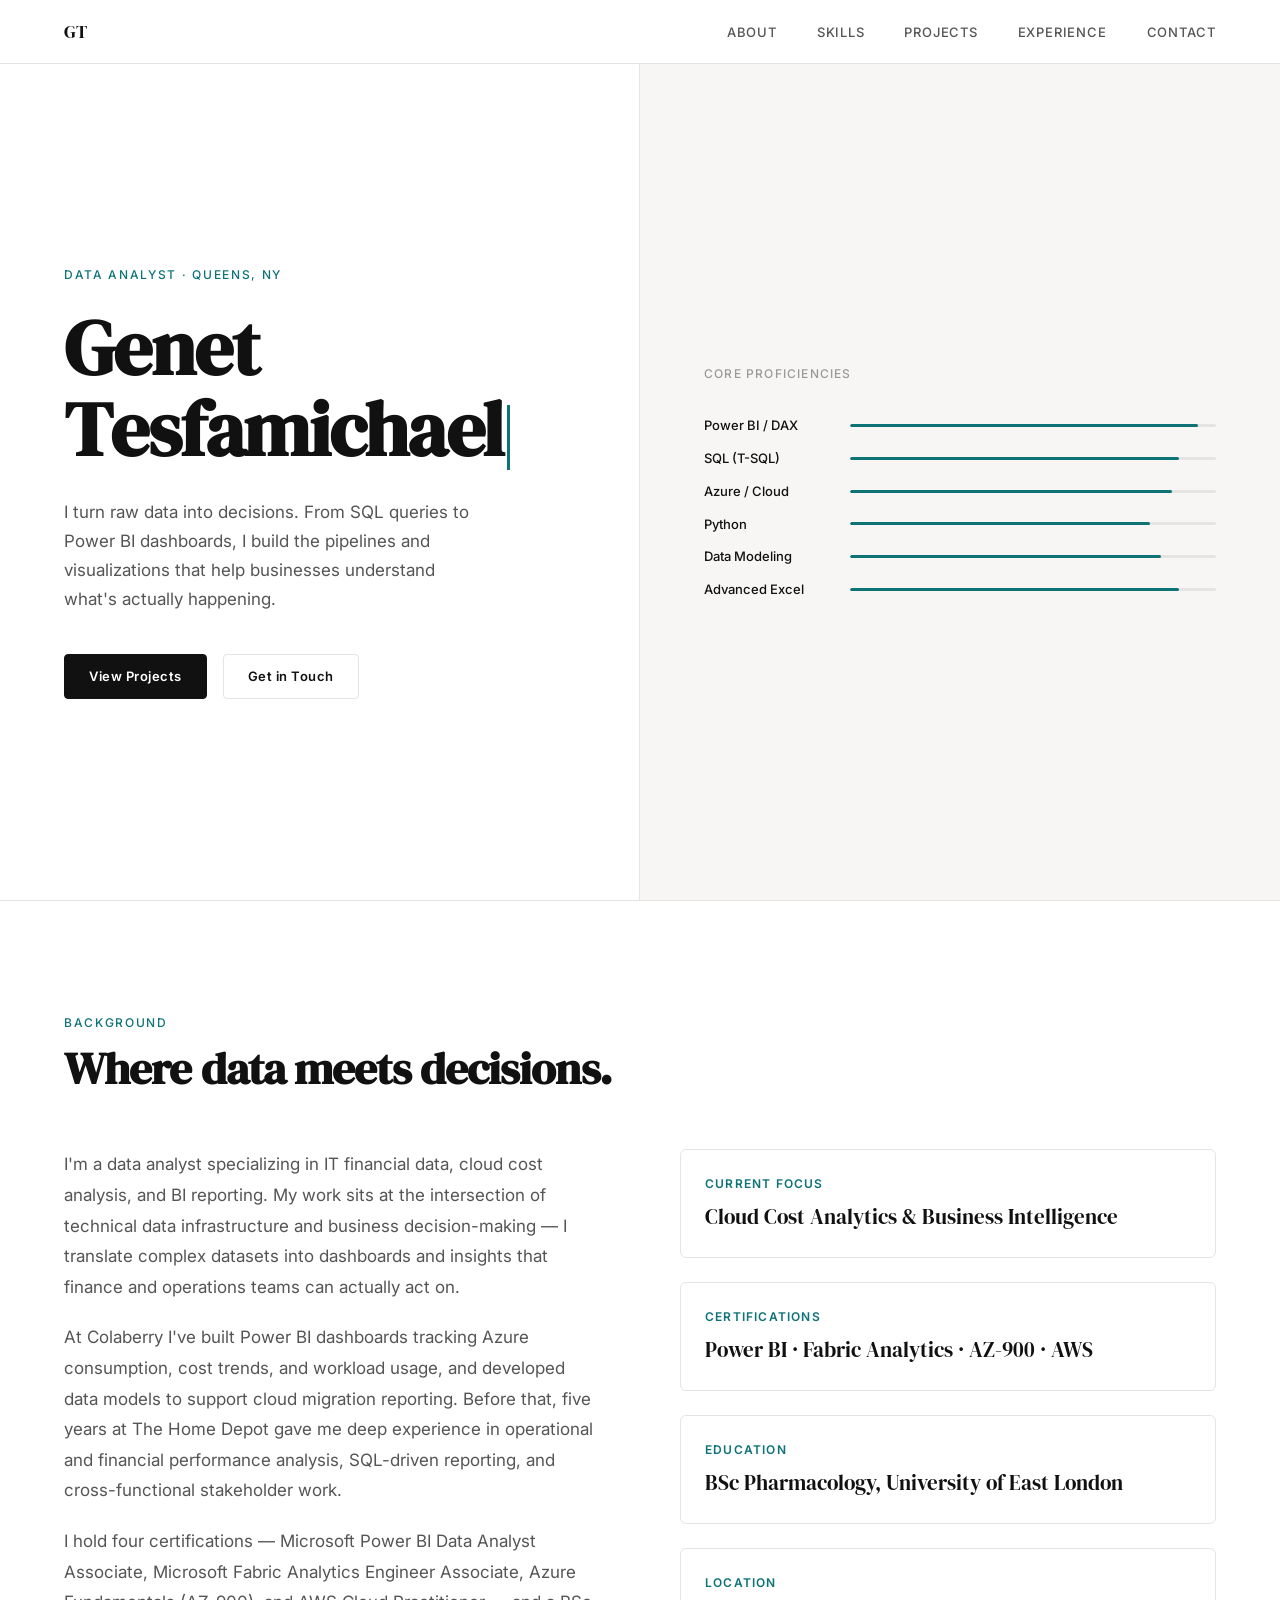
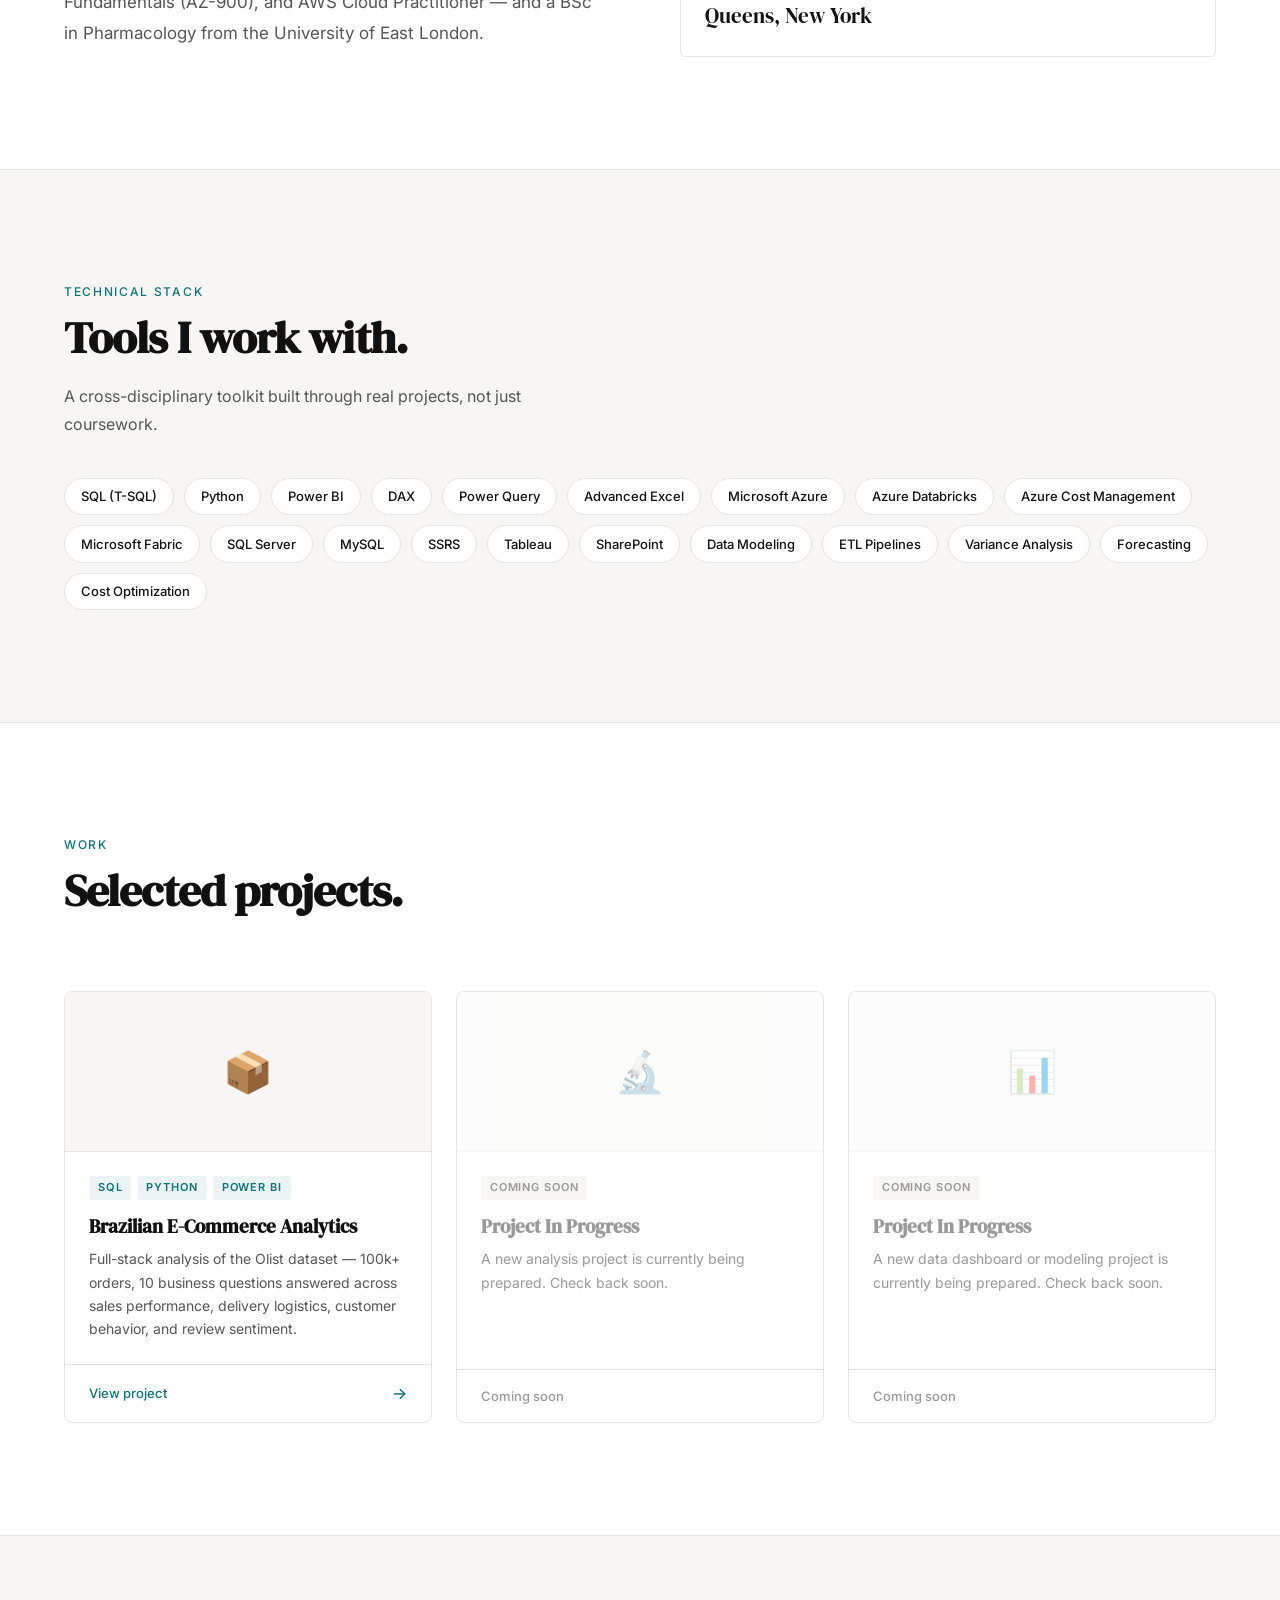
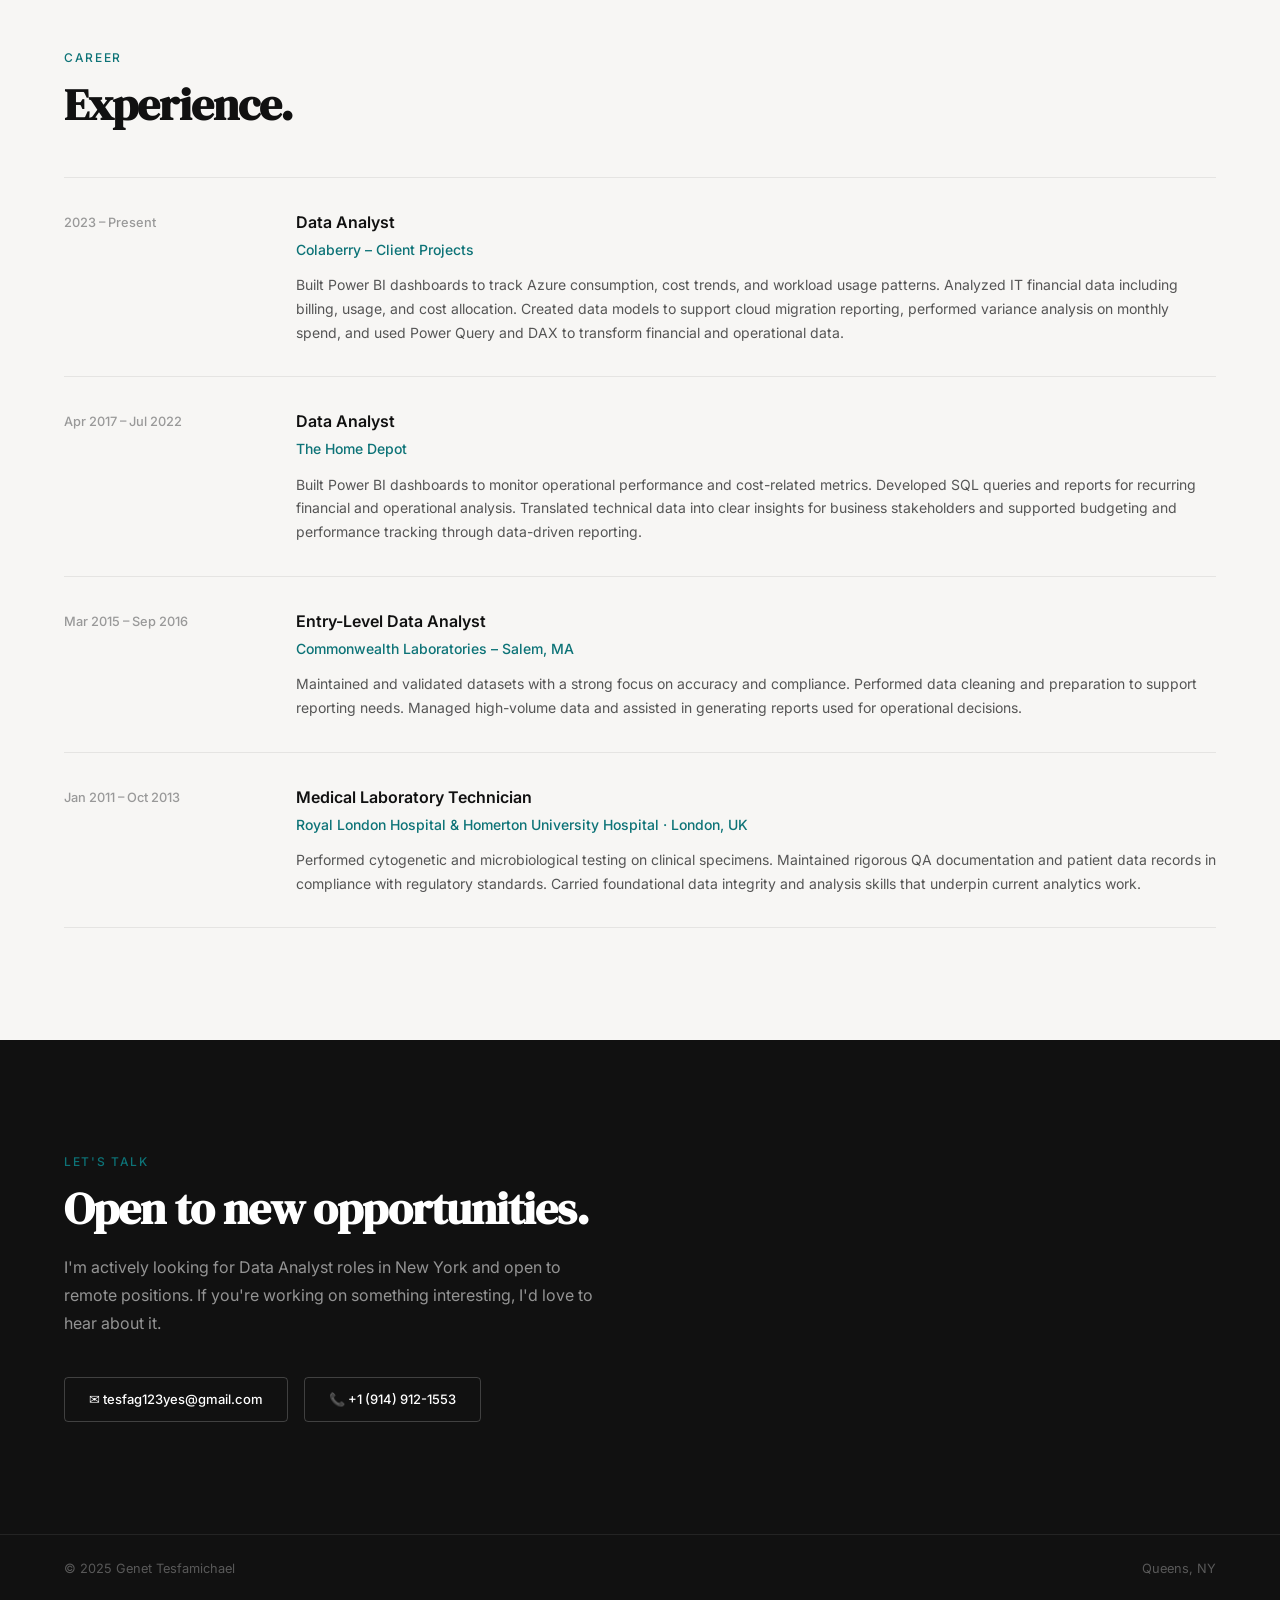
==== commit 3c8d3228: "Update data warehouse repo name" ====
--- a/index.html
+++ b/index.html
@@ -1,28 +1,927 @@
 <!DOCTYPE html>
 <html lang="en">
 <head>
-<meta charset="UTF-8">
-<meta name="viewport" content="width=device-width, initial-scale=1.0">
-<title>Projects | Genet Tesfamichael, SQL & Power BI Developer</title>
-<meta name="description" content="Selected SQL and Power BI projects by Genet Tesfamichael.">
-<link rel="preconnect" href="https://fonts.googleapis.com"><link rel="preconnect" href="https://fonts.gstatic.com" crossorigin><link href="https://fonts.googleapis.com/css2?family=Space+Grotesk:wght@500;600;700&family=Inter:wght@400;500;600&family=JetBrains+Mono:wght@400;500&display=swap" rel="stylesheet">
-<link rel="stylesheet" href="assets/style.css">
+  <meta charset="UTF-8" />
+  <meta name="viewport" content="width=device-width, initial-scale=1.0" />
+  <title>Genet Tesfamichael — Data Analyst</title>
+  <link rel="preconnect" href="https://fonts.googleapis.com" />
+  <link rel="preconnect" href="https://fonts.gstatic.com" crossorigin />
+  <link href="https://fonts.googleapis.com/css2?family=DM+Serif+Display&family=Inter:wght@300;400;500;600&display=swap" rel="stylesheet" />
+  <style>
+    *, *::before, *::after { box-sizing: border-box; margin: 0; padding: 0; }
+
+    :root {
+      --white:   #FFFFFF;
+      --bg-soft: #F7F6F4;
+      --ink:     #111111;
+      --ink-mid: #555555;
+      --ink-light: #999999;
+      --teal:    #0D7377;
+      --teal-light: #0D737715;
+      --border:  #E5E4E2;
+    }
+
+    html { scroll-behavior: smooth; }
+
+    body {
+      font-family: 'Inter', sans-serif;
+      background: var(--white);
+      color: var(--ink);
+      line-height: 1.6;
+      -webkit-font-smoothing: antialiased;
+    }
+
+    /* ── NAV ── */
+    nav {
+      position: fixed;
+      top: 0; left: 0; right: 0;
+      z-index: 100;
+      display: flex;
+      align-items: center;
+      justify-content: space-between;
+      padding: 0 5vw;
+      height: 64px;
+      background: rgba(255,255,255,0.92);
+      backdrop-filter: blur(12px);
+      border-bottom: 1px solid var(--border);
+    }
+
+    .nav-logo {
+      font-family: 'DM Serif Display', serif;
+      font-size: 1.15rem;
+      color: var(--ink);
+      text-decoration: none;
+      letter-spacing: -0.01em;
+    }
+
+    .nav-links {
+      display: flex;
+      gap: 2.5rem;
+      list-style: none;
+    }
+
+    .nav-links a {
+      font-size: 0.8125rem;
+      font-weight: 500;
+      letter-spacing: 0.06em;
+      text-transform: uppercase;
+      color: var(--ink-mid);
+      text-decoration: none;
+      transition: color 0.2s;
+    }
+
+    .nav-links a:hover { color: var(--teal); }
+
+    /* ── HERO ── */
+    .hero {
+      min-height: 100vh;
+      display: grid;
+      grid-template-columns: 1fr 1fr;
+      padding-top: 64px;
+    }
+
+    .hero-left {
+      display: flex;
+      flex-direction: column;
+      justify-content: center;
+      padding: 8vh 5vw 8vh 5vw;
+      border-right: 1px solid var(--border);
+    }
+
+    .hero-eyebrow {
+      font-size: 0.75rem;
+      font-weight: 500;
+      letter-spacing: 0.14em;
+      text-transform: uppercase;
+      color: var(--teal);
+      margin-bottom: 1.5rem;
+    }
+
+    .hero-name {
+      font-family: 'DM Serif Display', serif;
+      font-size: clamp(3rem, 6vw, 5.5rem);
+      line-height: 1.05;
+      letter-spacing: -0.02em;
+      color: var(--ink);
+      margin-bottom: 1.75rem;
+    }
+
+    /* typewriter cursor */
+    .hero-name .cursor {
+      display: inline-block;
+      width: 3px;
+      height: 0.85em;
+      background: var(--teal);
+      margin-left: 4px;
+      vertical-align: middle;
+      animation: blink 1s step-end infinite;
+    }
+
+    @keyframes blink {
+      0%, 100% { opacity: 1; }
+      50%       { opacity: 0; }
+    }
+
+    .hero-tagline {
+      font-size: 1.0625rem;
+      color: var(--ink-mid);
+      max-width: 38ch;
+      line-height: 1.7;
+      margin-bottom: 2.5rem;
+    }
+
+    .hero-cta-group {
+      display: flex;
+      gap: 1rem;
+      flex-wrap: wrap;
+    }
+
+    .btn {
+      display: inline-flex;
+      align-items: center;
+      gap: 0.4rem;
+      padding: 0.7rem 1.5rem;
+      font-family: 'Inter', sans-serif;
+      font-size: 0.8125rem;
+      font-weight: 600;
+      letter-spacing: 0.04em;
+      border-radius: 4px;
+      text-decoration: none;
+      transition: background 0.2s, color 0.2s, border-color 0.2s, transform 0.15s;
+      cursor: pointer;
+    }
+
+    .btn-primary {
+      background: var(--ink);
+      color: var(--white);
+      border: 1.5px solid var(--ink);
+    }
+
+    .btn-primary:hover {
+      background: var(--teal);
+      border-color: var(--teal);
+      transform: translateY(-1px);
+    }
+
+    .btn-outline {
+      background: transparent;
+      color: var(--ink);
+      border: 1.5px solid var(--border);
+    }
+
+    .btn-outline:hover {
+      border-color: var(--teal);
+      color: var(--teal);
+      transform: translateY(-1px);
+    }
+
+    .hero-right {
+      display: flex;
+      flex-direction: column;
+      justify-content: center;
+      padding: 8vh 5vw;
+      background: var(--bg-soft);
+    }
+
+    .hero-stat-label {
+      font-size: 0.75rem;
+      font-weight: 500;
+      letter-spacing: 0.1em;
+      text-transform: uppercase;
+      color: var(--ink-light);
+      margin-bottom: 2rem;
+    }
+
+    .skills-grid {
+      display: flex;
+      flex-direction: column;
+      gap: 0.75rem;
+    }
+
+    .skill-row {
+      display: flex;
+      align-items: center;
+      gap: 1rem;
+    }
+
+    .skill-name {
+      font-size: 0.8125rem;
+      font-weight: 500;
+      color: var(--ink);
+      width: 130px;
+      flex-shrink: 0;
+    }
+
+    .skill-bar-track {
+      flex: 1;
+      height: 3px;
+      background: var(--border);
+      border-radius: 2px;
+      overflow: hidden;
+    }
+
+    .skill-bar-fill {
+      height: 100%;
+      background: var(--teal);
+      border-radius: 2px;
+      width: 0;
+      transition: width 1.2s cubic-bezier(0.16, 1, 0.3, 1);
+    }
+
+    /* ── SECTION SHELL ── */
+    section {
+      padding: 7rem 5vw;
+    }
+
+    .section-eyebrow {
+      font-size: 0.75rem;
+      font-weight: 500;
+      letter-spacing: 0.14em;
+      text-transform: uppercase;
+      color: var(--teal);
+      margin-bottom: 0.75rem;
+    }
+
+    .section-title {
+      font-family: 'DM Serif Display', serif;
+      font-size: clamp(2rem, 3.5vw, 3rem);
+      line-height: 1.1;
+      letter-spacing: -0.02em;
+      margin-bottom: 1.25rem;
+    }
+
+    .section-subtitle {
+      font-size: 1rem;
+      color: var(--ink-mid);
+      max-width: 55ch;
+      line-height: 1.75;
+    }
+
+    /* ── ABOUT ── */
+    #about {
+      background: var(--white);
+      border-top: 1px solid var(--border);
+    }
+
+    .about-grid {
+      display: grid;
+      grid-template-columns: 1fr 1fr;
+      gap: 5rem;
+      margin-top: 3.5rem;
+    }
+
+    .about-body p {
+      font-size: 1.0625rem;
+      color: var(--ink-mid);
+      line-height: 1.8;
+      margin-bottom: 1.25rem;
+    }
+
+    .about-body p:last-child { margin-bottom: 0; }
+
+    .about-highlights {
+      display: flex;
+      flex-direction: column;
+      gap: 1.5rem;
+    }
+
+    .highlight-card {
+      padding: 1.5rem;
+      border: 1px solid var(--border);
+      border-radius: 6px;
+      transition: border-color 0.25s, box-shadow 0.25s;
+    }
+
+    .highlight-card:hover {
+      border-color: var(--teal);
+      box-shadow: 0 4px 24px rgba(13,115,119,0.08);
+    }
+
+    .highlight-card-label {
+      font-size: 0.75rem;
+      font-weight: 600;
+      letter-spacing: 0.1em;
+      text-transform: uppercase;
+      color: var(--teal);
+      margin-bottom: 0.4rem;
+    }
+
+    .highlight-card-value {
+      font-family: 'DM Serif Display', serif;
+      font-size: 1.3rem;
+      color: var(--ink);
+    }
+
+    /* ── TOOLS ── */
+    #tools {
+      background: var(--bg-soft);
+      border-top: 1px solid var(--border);
+    }
+
+    .tools-list {
+      display: flex;
+      flex-wrap: wrap;
+      gap: 0.625rem;
+      margin-top: 2.5rem;
+    }
+
+    .tool-tag {
+      font-size: 0.8125rem;
+      font-weight: 500;
+      padding: 0.45rem 1rem;
+      border-radius: 100px;
+      border: 1.5px solid var(--border);
+      background: var(--white);
+      color: var(--ink);
+      transition: border-color 0.2s, color 0.2s, background 0.2s;
+    }
+
+    .tool-tag:hover {
+      border-color: var(--teal);
+      color: var(--teal);
+      background: var(--teal-light);
+    }
+
+    /* ── PROJECTS ── */
+    #projects {
+      background: var(--white);
+      border-top: 1px solid var(--border);
+    }
+
+    .projects-header {
+      display: flex;
+      justify-content: space-between;
+      align-items: flex-end;
+      margin-bottom: 3.5rem;
+      flex-wrap: wrap;
+      gap: 1rem;
+    }
+
+    .projects-grid {
+      display: grid;
+      grid-template-columns: repeat(3, 1fr);
+      gap: 1.5rem;
+    }
+
+    .project-card {
+      position: relative;
+      border: 1px solid var(--border);
+      border-radius: 8px;
+      overflow: hidden;
+      text-decoration: none;
+      color: inherit;
+      background: var(--white);
+      transition: border-color 0.25s, box-shadow 0.25s, transform 0.25s;
+      display: flex;
+      flex-direction: column;
+    }
+
+    .project-card:hover {
+      border-color: var(--teal);
+      box-shadow: 0 8px 40px rgba(13,115,119,0.1);
+      transform: translateY(-3px);
+    }
+
+    .project-card::before {
+      content: '';
+      position: absolute;
+      left: 0; top: 0; bottom: 0;
+      width: 3px;
+      background: var(--teal);
+      transform: scaleY(0);
+      transform-origin: bottom;
+      transition: transform 0.3s cubic-bezier(0.16, 1, 0.3, 1);
+    }
+
+    .project-card:hover::before { transform: scaleY(1); }
+
+    .project-card-visual {
+      height: 160px;
+      background: var(--bg-soft);
+      display: flex;
+      align-items: center;
+      justify-content: center;
+      border-bottom: 1px solid var(--border);
+      font-size: 2.5rem;
+    }
+
+    .project-card.placeholder .project-card-visual {
+      opacity: 0.4;
+    }
+
+    .project-card-body {
+      padding: 1.5rem;
+      flex: 1;
+      display: flex;
+      flex-direction: column;
+    }
+
+    .project-card-tags {
+      display: flex;
+      flex-wrap: wrap;
+      gap: 0.4rem;
+      margin-bottom: 0.85rem;
+    }
+
+    .project-tag {
+      font-size: 0.6875rem;
+      font-weight: 600;
+      letter-spacing: 0.08em;
+      text-transform: uppercase;
+      color: var(--teal);
+      background: var(--teal-light);
+      padding: 0.2rem 0.55rem;
+      border-radius: 3px;
+    }
+
+    .project-card-title {
+      font-family: 'DM Serif Display', serif;
+      font-size: 1.2rem;
+      color: var(--ink);
+      margin-bottom: 0.6rem;
+      line-height: 1.25;
+    }
+
+    .project-card-desc {
+      font-size: 0.875rem;
+      color: var(--ink-mid);
+      line-height: 1.65;
+      flex: 1;
+    }
+
+    .project-card-footer {
+      display: flex;
+      align-items: center;
+      justify-content: space-between;
+      padding: 1rem 1.5rem;
+      border-top: 1px solid var(--border);
+      font-size: 0.8125rem;
+      font-weight: 500;
+      color: var(--teal);
+      background: transparent;
+      transition: background 0.2s;
+    }
+
+    .project-card:hover .project-card-footer {
+      background: var(--teal-light);
+    }
+
+    .project-card.placeholder {
+      cursor: default;
+      pointer-events: none;
+    }
+
+    .project-card.placeholder .project-card-title,
+    .project-card.placeholder .project-card-desc,
+    .project-card.placeholder .project-card-footer {
+      color: var(--ink-light);
+    }
+
+    .project-card.placeholder .project-tag {
+      background: var(--bg-soft);
+      color: var(--ink-light);
+    }
+
+    /* arrow icon */
+    .arrow-icon {
+      font-size: 1rem;
+      transition: transform 0.2s;
+    }
+    .project-card:hover .arrow-icon { transform: translateX(4px); }
+
+    /* ── EXPERIENCE ── */
+    #experience {
+      background: var(--bg-soft);
+      border-top: 1px solid var(--border);
+    }
+
+    .timeline {
+      margin-top: 3rem;
+      display: flex;
+      flex-direction: column;
+      gap: 0;
+    }
+
+    .timeline-item {
+      display: grid;
+      grid-template-columns: 200px 1fr;
+      gap: 2rem;
+      padding: 2rem 0;
+      border-top: 1px solid var(--border);
+      transition: background 0.2s;
+    }
+
+    .timeline-item:last-child { border-bottom: 1px solid var(--border); }
+
+    .timeline-date {
+      font-size: 0.8rem;
+      font-weight: 500;
+      color: var(--ink-light);
+      padding-top: 3px;
+      line-height: 1.5;
+    }
+
+    .timeline-content-role {
+      font-size: 1rem;
+      font-weight: 600;
+      color: var(--ink);
+      margin-bottom: 0.2rem;
+    }
+
+    .timeline-content-company {
+      font-size: 0.875rem;
+      font-weight: 500;
+      color: var(--teal);
+      margin-bottom: 0.75rem;
+    }
+
+    .timeline-content-desc {
+      font-size: 0.875rem;
+      color: var(--ink-mid);
+      line-height: 1.7;
+    }
+
+    /* ── CONTACT ── */
+    #contact {
+      background: var(--ink);
+      color: var(--white);
+      border-top: none;
+    }
+
+    #contact .section-eyebrow { color: var(--teal); }
+
+    #contact .section-title { color: var(--white); }
+
+    #contact .section-subtitle { color: rgba(255,255,255,0.55); }
+
+    .contact-links {
+      display: flex;
+      gap: 1rem;
+      margin-top: 2.5rem;
+      flex-wrap: wrap;
+    }
+
+    .contact-link {
+      display: inline-flex;
+      align-items: center;
+      gap: 0.5rem;
+      font-size: 0.8125rem;
+      font-weight: 500;
+      color: var(--white);
+      border: 1.5px solid rgba(255,255,255,0.2);
+      padding: 0.7rem 1.5rem;
+      border-radius: 4px;
+      text-decoration: none;
+      transition: border-color 0.2s, background 0.2s;
+    }
+
+    .contact-link:hover {
+      border-color: var(--teal);
+      background: rgba(13,115,119,0.15);
+    }
+
+    /* ── FOOTER ── */
+    footer {
+      background: var(--ink);
+      border-top: 1px solid rgba(255,255,255,0.08);
+      padding: 1.5rem 5vw;
+      display: flex;
+      align-items: center;
+      justify-content: space-between;
+      font-size: 0.8rem;
+      color: rgba(255,255,255,0.3);
+    }
+
+    /* ── FADE-IN ANIMATION ── */
+    .fade-up {
+      opacity: 0;
+      transform: translateY(24px);
+      transition: opacity 0.6s ease, transform 0.6s ease;
+    }
+
+    .fade-up.visible {
+      opacity: 1;
+      transform: none;
+    }
+
+    /* ── RESPONSIVE ── */
+    @media (max-width: 900px) {
+      .hero { grid-template-columns: 1fr; min-height: auto; }
+      .hero-right { border-top: 1px solid var(--border); padding: 4vh 5vw; }
+      .hero-left { border-right: none; }
+      .about-grid { grid-template-columns: 1fr; gap: 2.5rem; }
+      .projects-grid { grid-template-columns: 1fr; }
+      .timeline-item { grid-template-columns: 1fr; gap: 0.5rem; }
+    }
+
+    @media (max-width: 600px) {
+      .nav-links { display: none; }
+      .projects-grid { grid-template-columns: 1fr; }
+      section { padding: 5rem 5vw; }
+    }
+  </style>
 </head>
 <body>
-<nav><div class="wrap">
-<div class="crumbs"><span data-portfolio-crumb><a href="#" data-portfolio>Portfolio</a> / </span><span>Projects</span></div>
-<a class="back" href="#" data-portfolio>← Back to portfolio</a>
-</div></nav>
-<header><div class="wrap">
-<div class="eyebrow">Selected Work</div>
-<h1>Featured <em>Projects</em></h1>
-<p class="lede">Hands-on across the entire BI lifecycle. Each project includes full code on GitHub and, where available, a live interactive Power BI dashboard.</p>
-</div></header>
-<section><div class="wrap"><div class="hub-grid"><a class="hub-card" href="projects/cms-supplier-acceptance.html"><img src="https://raw.githubusercontent.com/genet-sql-bi/cms-supplier-acceptance-analysis/main/reports/figures/executive_overview.png" alt="Medicare Supplier Acceptance dashboard" loading="lazy"><div class="body"><span class="n mono">01</span><h3>Medicare Supplier Assignment Acceptance</h3><p>Who accepts Medicare assignment and where? Data-quality review, a calibrated model at 89.8% accuracy, and a two-page Power BI dashboard with a live threshold selector.</p><div class="tags"><span>Python</span><span>scikit-learn</span><span>Jupyter</span><span>Power BI (PBIP)</span></div><span class="go">View project →</span></div></a><a class="hub-card" href="projects/hospital-ehr-analytics.html"><img src="https://raw.githubusercontent.com/genet-sql-bi/hospital-ehr-analytics/main/images/patient_journey.png" alt="Hospital EHR Analytics dashboard" loading="lazy"><div class="body"><span class="n mono">02</span><h3>City Care Hospital Analytics</h3><p>MySQL to Power BI for a five-hospital network: 10 data-quality checks, 22 business questions in SQL, and a 3-page report on patient flow, staffing and revenue.</p><div class="tags"><span>MySQL 8</span><span>SQL (CTEs, window functions)</span><span>Power BI</span><span>DAX</span></div><span class="go">View project →</span></div></a><a class="hub-card" href="projects/olist-ecommerce.html"><img src="https://raw.githubusercontent.com/genet-sql-bi/olist-ecommerce-powerbi-dashboard/main/screenshots/sales_overview.png" alt="Olist E-Commerce Analytics dashboard" loading="lazy"><div class="body"><span class="n mono">03</span><h3>Olist Brazilian E-Commerce Analytics</h3><p>~100K orders across PostgreSQL, SQL, Python and Power BI. Headline: late deliveries drop review scores from 4.29 to 2.57.</p><div class="tags"><span>PostgreSQL</span><span>SQL</span><span>Python (pandas, SQLAlchemy)</span><span>Power Query</span></div><span class="go">View project →</span></div></a><a class="hub-card" href="projects/sales-data-warehouse.html"><img src="https://raw.githubusercontent.com/genet-sql-bi/sql-data-warehouse-project1/main/docs/dashboard_overview.png" alt="Sales Data Warehouse dashboard" loading="lazy"><div class="body"><span class="n mono">04</span><h3>Sales Data Warehouse &amp; Analytics</h3><p>Bronze, silver, gold warehouse in SQL Server with SCD Type 2, transaction-safe nightly loads, ETL logging, RFM segmentation and a Power BI dashboard.</p><div class="tags"><span>SQL Server</span><span>T-SQL</span><span>SQL Server Agent</span><span>SSMS</span></div><span class="go">View project →</span></div></a></div></div></section>
-<footer><div class="wrap">
-<span>© 2026 Genet Tesfamichael · SQL &amp; Power BI Developer</span>
-<a href="https://github.com/genet-sql-bi" target="_blank" rel="noopener">GitHub ↗</a>
-</div></footer>
-<script src="assets/links.js"></script>
+
+  <!-- NAV -->
+  <nav>
+    <a class="nav-logo" href="#">GT</a>
+    <ul class="nav-links">
+      <li><a href="#about">About</a></li>
+      <li><a href="#tools">Skills</a></li>
+      <li><a href="#projects">Projects</a></li>
+      <li><a href="#experience">Experience</a></li>
+      <li><a href="#contact">Contact</a></li>
+    </ul>
+  </nav>
+
+  <!-- HERO -->
+  <div class="hero">
+    <div class="hero-left">
+      <p class="hero-eyebrow">Data Analyst · Queens, NY</p>
+      <h1 class="hero-name" id="heroName"><span class="cursor" id="cursor"></span></h1>
+      <p class="hero-tagline">
+        I turn raw data into decisions. From SQL queries to Power BI dashboards, I build the pipelines and visualizations that help businesses understand what's actually happening.
+      </p>
+      <div class="hero-cta-group">
+        <a href="#projects" class="btn btn-primary">View Projects</a>
+        <a href="mailto:tesfag123yes@gmail.com" class="btn btn-outline">Get in Touch</a>
+      </div>
+    </div>
+    <div class="hero-right">
+      <p class="hero-stat-label">Core Proficiencies</p>
+      <div class="skills-grid" id="skillsGrid">
+        <div class="skill-row">
+          <span class="skill-name">Power BI / DAX</span>
+          <div class="skill-bar-track"><div class="skill-bar-fill" data-width="95"></div></div>
+        </div>
+        <div class="skill-row">
+          <span class="skill-name">SQL (T-SQL)</span>
+          <div class="skill-bar-track"><div class="skill-bar-fill" data-width="90"></div></div>
+        </div>
+        <div class="skill-row">
+          <span class="skill-name">Azure / Cloud</span>
+          <div class="skill-bar-track"><div class="skill-bar-fill" data-width="88"></div></div>
+        </div>
+        <div class="skill-row">
+          <span class="skill-name">Python</span>
+          <div class="skill-bar-track"><div class="skill-bar-fill" data-width="82"></div></div>
+        </div>
+        <div class="skill-row">
+          <span class="skill-name">Data Modeling</span>
+          <div class="skill-bar-track"><div class="skill-bar-fill" data-width="85"></div></div>
+        </div>
+        <div class="skill-row">
+          <span class="skill-name">Advanced Excel</span>
+          <div class="skill-bar-track"><div class="skill-bar-fill" data-width="90"></div></div>
+        </div>
+      </div>
+    </div>
+  </div>
+
+  <!-- ABOUT -->
+  <section id="about">
+    <p class="section-eyebrow fade-up">Background</p>
+    <h2 class="section-title fade-up">Where data meets decisions.</h2>
+    <div class="about-grid">
+      <div class="about-body fade-up">
+        <p>
+          I'm a data analyst specializing in IT financial data, cloud cost analysis, and BI reporting. My work sits at the intersection of technical data infrastructure and business decision-making — I translate complex datasets into dashboards and insights that finance and operations teams can actually act on.
+        </p>
+        <p>
+          At Colaberry I've built Power BI dashboards tracking Azure consumption, cost trends, and workload usage, and developed data models to support cloud migration reporting. Before that, five years at The Home Depot gave me deep experience in operational and financial performance analysis, SQL-driven reporting, and cross-functional stakeholder work.
+        </p>
+        <p>
+          I hold four certifications — Microsoft Power BI Data Analyst Associate, Microsoft Fabric Analytics Engineer Associate, Azure Fundamentals (AZ-900), and AWS Cloud Practitioner — and a BSc in Pharmacology from the University of East London.
+        </p>
+      </div>
+      <div class="about-highlights fade-up">
+        <div class="highlight-card">
+          <p class="highlight-card-label">Current Focus</p>
+          <p class="highlight-card-value">Cloud Cost Analytics & Business Intelligence</p>
+        </div>
+        <div class="highlight-card">
+          <p class="highlight-card-label">Certifications</p>
+          <p class="highlight-card-value">Power BI · Fabric Analytics · AZ-900 · AWS</p>
+        </div>
+        <div class="highlight-card">
+          <p class="highlight-card-label">Education</p>
+          <p class="highlight-card-value">BSc Pharmacology, University of East London</p>
+        </div>
+        <div class="highlight-card">
+          <p class="highlight-card-label">Location</p>
+          <p class="highlight-card-value">Queens, New York</p>
+        </div>
+      </div>
+    </div>
+  </section>
+
+  <!-- TOOLS -->
+  <section id="tools">
+    <p class="section-eyebrow fade-up">Technical Stack</p>
+    <h2 class="section-title fade-up">Tools I work with.</h2>
+    <p class="section-subtitle fade-up">A cross-disciplinary toolkit built through real projects, not just coursework.</p>
+    <div class="tools-list fade-up">
+      <span class="tool-tag">SQL (T-SQL)</span>
+      <span class="tool-tag">Python</span>
+      <span class="tool-tag">Power BI</span>
+      <span class="tool-tag">DAX</span>
+      <span class="tool-tag">Power Query</span>
+      <span class="tool-tag">Advanced Excel</span>
+      <span class="tool-tag">Microsoft Azure</span>
+      <span class="tool-tag">Azure Databricks</span>
+      <span class="tool-tag">Azure Cost Management</span>
+      <span class="tool-tag">Microsoft Fabric</span>
+      <span class="tool-tag">SQL Server</span>
+      <span class="tool-tag">MySQL</span>
+      <span class="tool-tag">SSRS</span>
+      <span class="tool-tag">Tableau</span>
+      <span class="tool-tag">SharePoint</span>
+      <span class="tool-tag">Data Modeling</span>
+      <span class="tool-tag">ETL Pipelines</span>
+      <span class="tool-tag">Variance Analysis</span>
+      <span class="tool-tag">Forecasting</span>
+      <span class="tool-tag">Cost Optimization</span>
+    </div>
+  </section>
+
+  <!-- PROJECTS -->
+  <section id="projects">
+    <div class="projects-header">
+      <div>
+        <p class="section-eyebrow fade-up">Work</p>
+        <h2 class="section-title fade-up">Selected projects.</h2>
+      </div>
+    </div>
+    <div class="projects-grid">
+
+      <!-- Project 1: Live -->
+      <a href="project-ecommerce.html" class="project-card fade-up">
+        <div class="project-card-visual">📦</div>
+        <div class="project-card-body">
+          <div class="project-card-tags">
+            <span class="project-tag">SQL</span>
+            <span class="project-tag">Python</span>
+            <span class="project-tag">Power BI</span>
+          </div>
+          <h3 class="project-card-title">Brazilian E-Commerce Analytics</h3>
+          <p class="project-card-desc">
+            Full-stack analysis of the Olist dataset — 100k+ orders, 10 business questions answered across sales performance, delivery logistics, customer behavior, and review sentiment.
+          </p>
+        </div>
+        <div class="project-card-footer">
+          View project <span class="arrow-icon">→</span>
+        </div>
+      </a>
+
+      <!-- Placeholder 2 -->
+      <div class="project-card placeholder fade-up">
+        <div class="project-card-visual">🔬</div>
+        <div class="project-card-body">
+          <div class="project-card-tags">
+            <span class="project-tag">Coming Soon</span>
+          </div>
+          <h3 class="project-card-title">Project In Progress</h3>
+          <p class="project-card-desc">
+            A new analysis project is currently being prepared. Check back soon.
+          </p>
+        </div>
+        <div class="project-card-footer">
+          Coming soon
+        </div>
+      </div>
+
+      <!-- Placeholder 3 -->
+      <div class="project-card placeholder fade-up">
+        <div class="project-card-visual">📊</div>
+        <div class="project-card-body">
+          <div class="project-card-tags">
+            <span class="project-tag">Coming Soon</span>
+          </div>
+          <h3 class="project-card-title">Project In Progress</h3>
+          <p class="project-card-desc">
+            A new data dashboard or modeling project is currently being prepared. Check back soon.
+          </p>
+        </div>
+        <div class="project-card-footer">
+          Coming soon
+        </div>
+      </div>
+
+    </div>
+  </section>
+
+  <!-- EXPERIENCE -->
+  <section id="experience">
+    <p class="section-eyebrow fade-up">Career</p>
+    <h2 class="section-title fade-up">Experience.</h2>
+    <div class="timeline">
+
+      <div class="timeline-item fade-up">
+        <div class="timeline-date">2023 – Present</div>
+        <div>
+          <p class="timeline-content-role">Data Analyst</p>
+          <p class="timeline-content-company">Colaberry – Client Projects</p>
+          <p class="timeline-content-desc">Built Power BI dashboards to track Azure consumption, cost trends, and workload usage patterns. Analyzed IT financial data including billing, usage, and cost allocation. Created data models to support cloud migration reporting, performed variance analysis on monthly spend, and used Power Query and DAX to transform financial and operational data.</p>
+        </div>
+      </div>
+
+      <div class="timeline-item fade-up">
+        <div class="timeline-date">Apr 2017 – Jul 2022</div>
+        <div>
+          <p class="timeline-content-role">Data Analyst</p>
+          <p class="timeline-content-company">The Home Depot</p>
+          <p class="timeline-content-desc">Built Power BI dashboards to monitor operational performance and cost-related metrics. Developed SQL queries and reports for recurring financial and operational analysis. Translated technical data into clear insights for business stakeholders and supported budgeting and performance tracking through data-driven reporting.</p>
+        </div>
+      </div>
+
+      <div class="timeline-item fade-up">
+        <div class="timeline-date">Mar 2015 – Sep 2016</div>
+        <div>
+          <p class="timeline-content-role">Entry-Level Data Analyst</p>
+          <p class="timeline-content-company">Commonwealth Laboratories – Salem, MA</p>
+          <p class="timeline-content-desc">Maintained and validated datasets with a strong focus on accuracy and compliance. Performed data cleaning and preparation to support reporting needs. Managed high-volume data and assisted in generating reports used for operational decisions.</p>
+        </div>
+      </div>
+
+      <div class="timeline-item fade-up">
+        <div class="timeline-date">Jan 2011 – Oct 2013</div>
+        <div>
+          <p class="timeline-content-role">Medical Laboratory Technician</p>
+          <p class="timeline-content-company">Royal London Hospital & Homerton University Hospital · London, UK</p>
+          <p class="timeline-content-desc">Performed cytogenetic and microbiological testing on clinical specimens. Maintained rigorous QA documentation and patient data records in compliance with regulatory standards. Carried foundational data integrity and analysis skills that underpin current analytics work.</p>
+        </div>
+      </div>
+
+    </div>
+  </section>
+
+  <!-- CONTACT -->
+  <section id="contact">
+    <p class="section-eyebrow fade-up">Let's talk</p>
+    <h2 class="section-title fade-up">Open to new opportunities.</h2>
+    <p class="section-subtitle fade-up">I'm actively looking for Data Analyst roles in New York and open to remote positions. If you're working on something interesting, I'd love to hear about it.</p>
+    <div class="contact-links fade-up">
+      <a href="mailto:tesfag123yes@gmail.com" class="contact-link">
+        ✉ tesfag123yes@gmail.com
+      </a>
+      <a href="tel:19149121553" class="contact-link">
+        📞 +1 (914) 912-1553
+      </a>
+    </div>
+  </section>
+
+  <!-- FOOTER -->
+  <footer>
+    <span>© 2025 Genet Tesfamichael</span>
+    <span>Queens, NY</span>
+  </footer>
+
+  <script>
+    // ── TYPEWRITER ──
+    const name = "Genet Tesfamichael";
+    const el = document.getElementById("heroName");
+    const cursor = document.getElementById("cursor");
+    let i = 0;
+
+    function type() {
+      if (i < name.length) {
+        // Insert text before the cursor span
+        el.insertBefore(document.createTextNode(name[i]), cursor);
+        i++;
+        setTimeout(type, 80 + Math.random() * 40);
+      }
+    }
+
+    window.addEventListener("load", () => setTimeout(type, 400));
+
+    // ── SKILL BARS ──
+    function animateBars() {
+      document.querySelectorAll(".skill-bar-fill").forEach(bar => {
+        bar.style.width = bar.dataset.width + "%";
+      });
+    }
+
+    const skillObserver = new IntersectionObserver(entries => {
+      entries.forEach(e => { if (e.isIntersecting) { animateBars(); skillObserver.disconnect(); } });
+    }, { threshold: 0.3 });
+
+    skillObserver.observe(document.getElementById("skillsGrid"));
+
+    // ── FADE UP ON SCROLL ──
+    const fadeEls = document.querySelectorAll(".fade-up");
+    const fadeObserver = new IntersectionObserver(entries => {
+      entries.forEach((e, idx) => {
+        if (e.isIntersecting) {
+          e.target.style.transitionDelay = (idx % 4) * 0.08 + "s";
+          e.target.classList.add("visible");
+          fadeObserver.unobserve(e.target);
+        }
+      });
+    }, { threshold: 0.12 });
+
+    fadeEls.forEach(el => fadeObserver.observe(el));
+  </script>
+
 </body>
 </html>
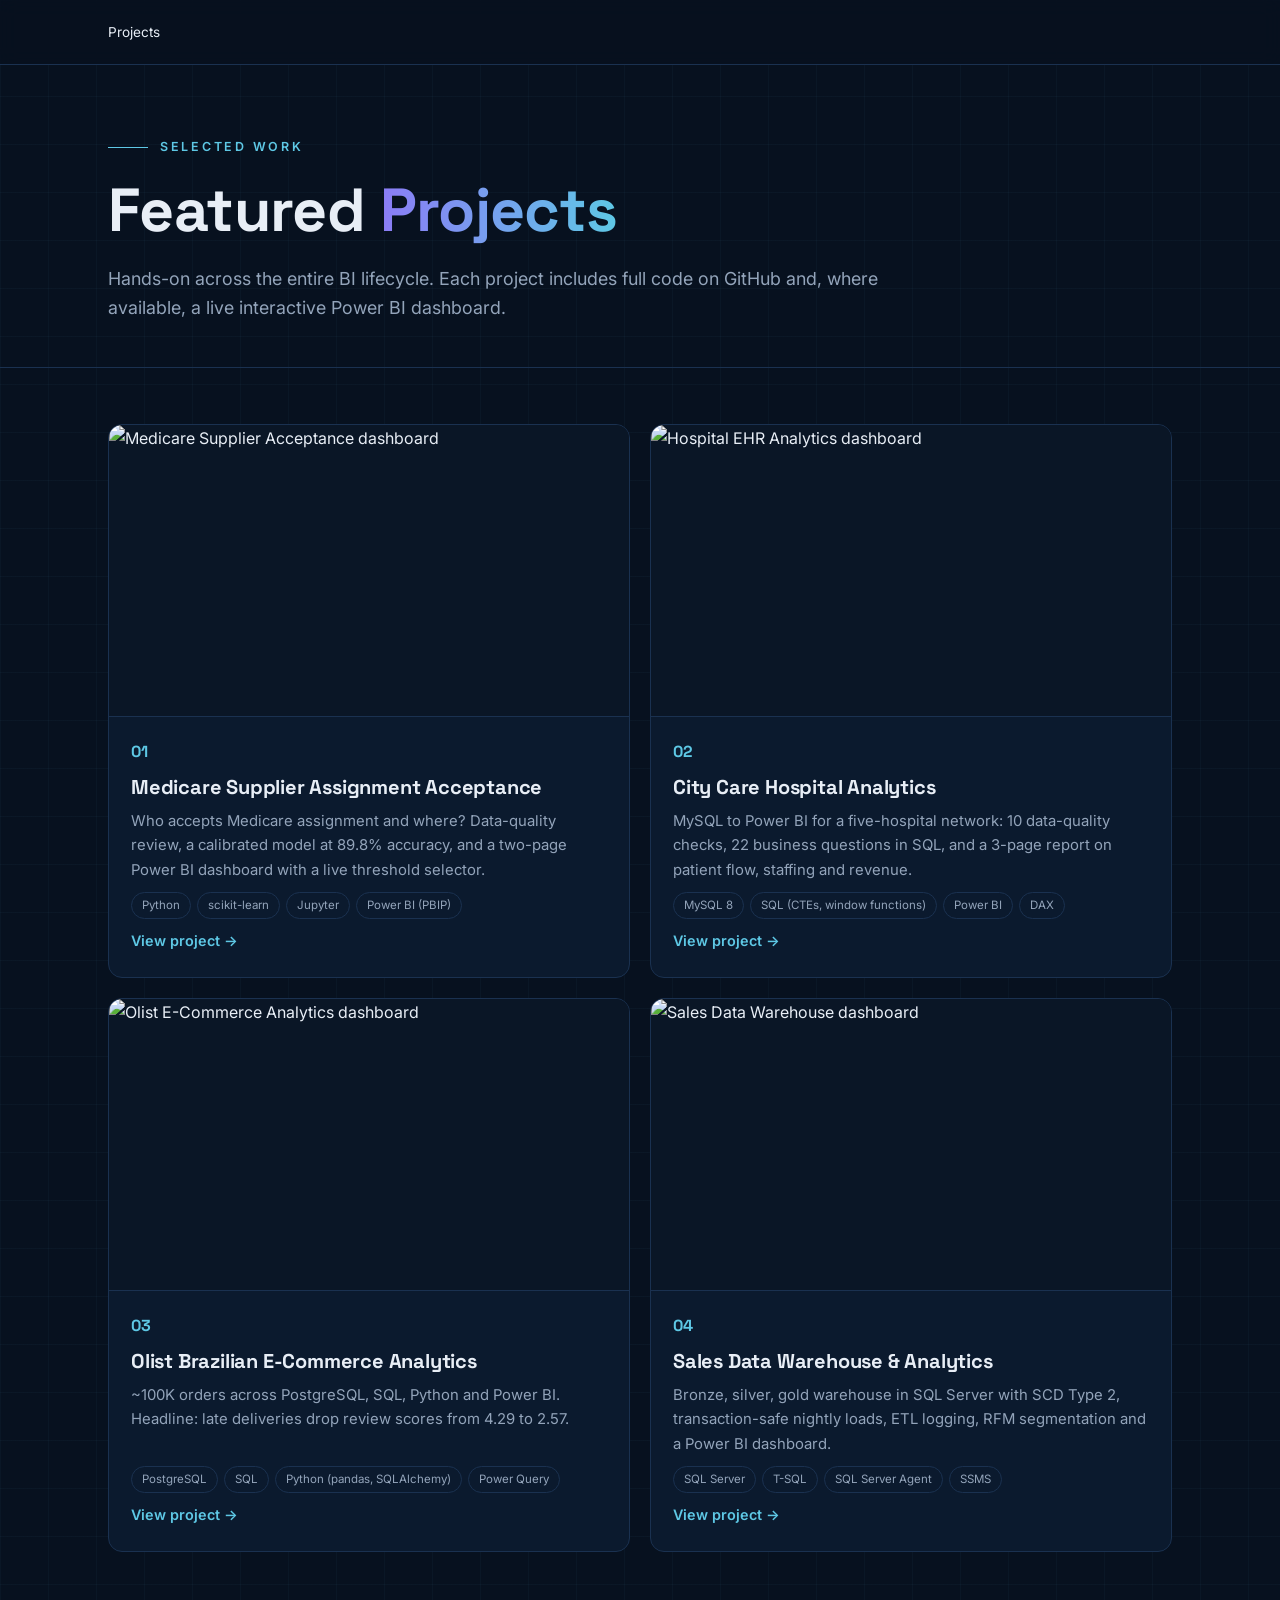
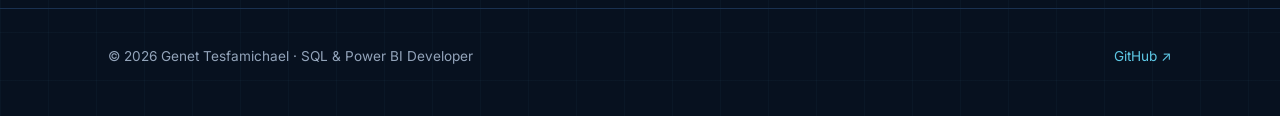
==== commit ea6bf97e: "Restore projects home page" ====
--- a/index.html
+++ b/index.html
@@ -1,927 +1,28 @@
 <!DOCTYPE html>
 <html lang="en">
 <head>
-  <meta charset="UTF-8" />
-  <meta name="viewport" content="width=device-width, initial-scale=1.0" />
-  <title>Genet Tesfamichael — Data Analyst</title>
-  <link rel="preconnect" href="https://fonts.googleapis.com" />
-  <link rel="preconnect" href="https://fonts.gstatic.com" crossorigin />
-  <link href="https://fonts.googleapis.com/css2?family=DM+Serif+Display&family=Inter:wght@300;400;500;600&display=swap" rel="stylesheet" />
-  <style>
-    *, *::before, *::after { box-sizing: border-box; margin: 0; padding: 0; }
-
-    :root {
-      --white:   #FFFFFF;
-      --bg-soft: #F7F6F4;
-      --ink:     #111111;
-      --ink-mid: #555555;
-      --ink-light: #999999;
-      --teal:    #0D7377;
-      --teal-light: #0D737715;
-      --border:  #E5E4E2;
-    }
-
-    html { scroll-behavior: smooth; }
-
-    body {
-      font-family: 'Inter', sans-serif;
-      background: var(--white);
-      color: var(--ink);
-      line-height: 1.6;
-      -webkit-font-smoothing: antialiased;
-    }
-
-    /* ── NAV ── */
-    nav {
-      position: fixed;
-      top: 0; left: 0; right: 0;
-      z-index: 100;
-      display: flex;
-      align-items: center;
-      justify-content: space-between;
-      padding: 0 5vw;
-      height: 64px;
-      background: rgba(255,255,255,0.92);
-      backdrop-filter: blur(12px);
-      border-bottom: 1px solid var(--border);
-    }
-
-    .nav-logo {
-      font-family: 'DM Serif Display', serif;
-      font-size: 1.15rem;
-      color: var(--ink);
-      text-decoration: none;
-      letter-spacing: -0.01em;
-    }
-
-    .nav-links {
-      display: flex;
-      gap: 2.5rem;
-      list-style: none;
-    }
-
-    .nav-links a {
-      font-size: 0.8125rem;
-      font-weight: 500;
-      letter-spacing: 0.06em;
-      text-transform: uppercase;
-      color: var(--ink-mid);
-      text-decoration: none;
-      transition: color 0.2s;
-    }
-
-    .nav-links a:hover { color: var(--teal); }
-
-    /* ── HERO ── */
-    .hero {
-      min-height: 100vh;
-      display: grid;
-      grid-template-columns: 1fr 1fr;
-      padding-top: 64px;
-    }
-
-    .hero-left {
-      display: flex;
-      flex-direction: column;
-      justify-content: center;
-      padding: 8vh 5vw 8vh 5vw;
-      border-right: 1px solid var(--border);
-    }
-
-    .hero-eyebrow {
-      font-size: 0.75rem;
-      font-weight: 500;
-      letter-spacing: 0.14em;
-      text-transform: uppercase;
-      color: var(--teal);
-      margin-bottom: 1.5rem;
-    }
-
-    .hero-name {
-      font-family: 'DM Serif Display', serif;
-      font-size: clamp(3rem, 6vw, 5.5rem);
-      line-height: 1.05;
-      letter-spacing: -0.02em;
-      color: var(--ink);
-      margin-bottom: 1.75rem;
-    }
-
-    /* typewriter cursor */
-    .hero-name .cursor {
-      display: inline-block;
-      width: 3px;
-      height: 0.85em;
-      background: var(--teal);
-      margin-left: 4px;
-      vertical-align: middle;
-      animation: blink 1s step-end infinite;
-    }
-
-    @keyframes blink {
-      0%, 100% { opacity: 1; }
-      50%       { opacity: 0; }
-    }
-
-    .hero-tagline {
-      font-size: 1.0625rem;
-      color: var(--ink-mid);
-      max-width: 38ch;
-      line-height: 1.7;
-      margin-bottom: 2.5rem;
-    }
-
-    .hero-cta-group {
-      display: flex;
-      gap: 1rem;
-      flex-wrap: wrap;
-    }
-
-    .btn {
-      display: inline-flex;
-      align-items: center;
-      gap: 0.4rem;
-      padding: 0.7rem 1.5rem;
-      font-family: 'Inter', sans-serif;
-      font-size: 0.8125rem;
-      font-weight: 600;
-      letter-spacing: 0.04em;
-      border-radius: 4px;
-      text-decoration: none;
-      transition: background 0.2s, color 0.2s, border-color 0.2s, transform 0.15s;
-      cursor: pointer;
-    }
-
-    .btn-primary {
-      background: var(--ink);
-      color: var(--white);
-      border: 1.5px solid var(--ink);
-    }
-
-    .btn-primary:hover {
-      background: var(--teal);
-      border-color: var(--teal);
-      transform: translateY(-1px);
-    }
-
-    .btn-outline {
-      background: transparent;
-      color: var(--ink);
-      border: 1.5px solid var(--border);
-    }
-
-    .btn-outline:hover {
-      border-color: var(--teal);
-      color: var(--teal);
-      transform: translateY(-1px);
-    }
-
-    .hero-right {
-      display: flex;
-      flex-direction: column;
-      justify-content: center;
-      padding: 8vh 5vw;
-      background: var(--bg-soft);
-    }
-
-    .hero-stat-label {
-      font-size: 0.75rem;
-      font-weight: 500;
-      letter-spacing: 0.1em;
-      text-transform: uppercase;
-      color: var(--ink-light);
-      margin-bottom: 2rem;
-    }
-
-    .skills-grid {
-      display: flex;
-      flex-direction: column;
-      gap: 0.75rem;
-    }
-
-    .skill-row {
-      display: flex;
-      align-items: center;
-      gap: 1rem;
-    }
-
-    .skill-name {
-      font-size: 0.8125rem;
-      font-weight: 500;
-      color: var(--ink);
-      width: 130px;
-      flex-shrink: 0;
-    }
-
-    .skill-bar-track {
-      flex: 1;
-      height: 3px;
-      background: var(--border);
-      border-radius: 2px;
-      overflow: hidden;
-    }
-
-    .skill-bar-fill {
-      height: 100%;
-      background: var(--teal);
-      border-radius: 2px;
-      width: 0;
-      transition: width 1.2s cubic-bezier(0.16, 1, 0.3, 1);
-    }
-
-    /* ── SECTION SHELL ── */
-    section {
-      padding: 7rem 5vw;
-    }
-
-    .section-eyebrow {
-      font-size: 0.75rem;
-      font-weight: 500;
-      letter-spacing: 0.14em;
-      text-transform: uppercase;
-      color: var(--teal);
-      margin-bottom: 0.75rem;
-    }
-
-    .section-title {
-      font-family: 'DM Serif Display', serif;
-      font-size: clamp(2rem, 3.5vw, 3rem);
-      line-height: 1.1;
-      letter-spacing: -0.02em;
-      margin-bottom: 1.25rem;
-    }
-
-    .section-subtitle {
-      font-size: 1rem;
-      color: var(--ink-mid);
-      max-width: 55ch;
-      line-height: 1.75;
-    }
-
-    /* ── ABOUT ── */
-    #about {
-      background: var(--white);
-      border-top: 1px solid var(--border);
-    }
-
-    .about-grid {
-      display: grid;
-      grid-template-columns: 1fr 1fr;
-      gap: 5rem;
-      margin-top: 3.5rem;
-    }
-
-    .about-body p {
-      font-size: 1.0625rem;
-      color: var(--ink-mid);
-      line-height: 1.8;
-      margin-bottom: 1.25rem;
-    }
-
-    .about-body p:last-child { margin-bottom: 0; }
-
-    .about-highlights {
-      display: flex;
-      flex-direction: column;
-      gap: 1.5rem;
-    }
-
-    .highlight-card {
-      padding: 1.5rem;
-      border: 1px solid var(--border);
-      border-radius: 6px;
-      transition: border-color 0.25s, box-shadow 0.25s;
-    }
-
-    .highlight-card:hover {
-      border-color: var(--teal);
-      box-shadow: 0 4px 24px rgba(13,115,119,0.08);
-    }
-
-    .highlight-card-label {
-      font-size: 0.75rem;
-      font-weight: 600;
-      letter-spacing: 0.1em;
-      text-transform: uppercase;
-      color: var(--teal);
-      margin-bottom: 0.4rem;
-    }
-
-    .highlight-card-value {
-      font-family: 'DM Serif Display', serif;
-      font-size: 1.3rem;
-      color: var(--ink);
-    }
-
-    /* ── TOOLS ── */
-    #tools {
-      background: var(--bg-soft);
-      border-top: 1px solid var(--border);
-    }
-
-    .tools-list {
-      display: flex;
-      flex-wrap: wrap;
-      gap: 0.625rem;
-      margin-top: 2.5rem;
-    }
-
-    .tool-tag {
-      font-size: 0.8125rem;
-      font-weight: 500;
-      padding: 0.45rem 1rem;
-      border-radius: 100px;
-      border: 1.5px solid var(--border);
-      background: var(--white);
-      color: var(--ink);
-      transition: border-color 0.2s, color 0.2s, background 0.2s;
-    }
-
-    .tool-tag:hover {
-      border-color: var(--teal);
-      color: var(--teal);
-      background: var(--teal-light);
-    }
-
-    /* ── PROJECTS ── */
-    #projects {
-      background: var(--white);
-      border-top: 1px solid var(--border);
-    }
-
-    .projects-header {
-      display: flex;
-      justify-content: space-between;
-      align-items: flex-end;
-      margin-bottom: 3.5rem;
-      flex-wrap: wrap;
-      gap: 1rem;
-    }
-
-    .projects-grid {
-      display: grid;
-      grid-template-columns: repeat(3, 1fr);
-      gap: 1.5rem;
-    }
-
-    .project-card {
-      position: relative;
-      border: 1px solid var(--border);
-      border-radius: 8px;
-      overflow: hidden;
-      text-decoration: none;
-      color: inherit;
-      background: var(--white);
-      transition: border-color 0.25s, box-shadow 0.25s, transform 0.25s;
-      display: flex;
-      flex-direction: column;
-    }
-
-    .project-card:hover {
-      border-color: var(--teal);
-      box-shadow: 0 8px 40px rgba(13,115,119,0.1);
-      transform: translateY(-3px);
-    }
-
-    .project-card::before {
-      content: '';
-      position: absolute;
-      left: 0; top: 0; bottom: 0;
-      width: 3px;
-      background: var(--teal);
-      transform: scaleY(0);
-      transform-origin: bottom;
-      transition: transform 0.3s cubic-bezier(0.16, 1, 0.3, 1);
-    }
-
-    .project-card:hover::before { transform: scaleY(1); }
-
-    .project-card-visual {
-      height: 160px;
-      background: var(--bg-soft);
-      display: flex;
-      align-items: center;
-      justify-content: center;
-      border-bottom: 1px solid var(--border);
-      font-size: 2.5rem;
-    }
-
-    .project-card.placeholder .project-card-visual {
-      opacity: 0.4;
-    }
-
-    .project-card-body {
-      padding: 1.5rem;
-      flex: 1;
-      display: flex;
-      flex-direction: column;
-    }
-
-    .project-card-tags {
-      display: flex;
-      flex-wrap: wrap;
-      gap: 0.4rem;
-      margin-bottom: 0.85rem;
-    }
-
-    .project-tag {
-      font-size: 0.6875rem;
-      font-weight: 600;
-      letter-spacing: 0.08em;
-      text-transform: uppercase;
-      color: var(--teal);
-      background: var(--teal-light);
-      padding: 0.2rem 0.55rem;
-      border-radius: 3px;
-    }
-
-    .project-card-title {
-      font-family: 'DM Serif Display', serif;
-      font-size: 1.2rem;
-      color: var(--ink);
-      margin-bottom: 0.6rem;
-      line-height: 1.25;
-    }
-
-    .project-card-desc {
-      font-size: 0.875rem;
-      color: var(--ink-mid);
-      line-height: 1.65;
-      flex: 1;
-    }
-
-    .project-card-footer {
-      display: flex;
-      align-items: center;
-      justify-content: space-between;
-      padding: 1rem 1.5rem;
-      border-top: 1px solid var(--border);
-      font-size: 0.8125rem;
-      font-weight: 500;
-      color: var(--teal);
-      background: transparent;
-      transition: background 0.2s;
-    }
-
-    .project-card:hover .project-card-footer {
-      background: var(--teal-light);
-    }
-
-    .project-card.placeholder {
-      cursor: default;
-      pointer-events: none;
-    }
-
-    .project-card.placeholder .project-card-title,
-    .project-card.placeholder .project-card-desc,
-    .project-card.placeholder .project-card-footer {
-      color: var(--ink-light);
-    }
-
-    .project-card.placeholder .project-tag {
-      background: var(--bg-soft);
-      color: var(--ink-light);
-    }
-
-    /* arrow icon */
-    .arrow-icon {
-      font-size: 1rem;
-      transition: transform 0.2s;
-    }
-    .project-card:hover .arrow-icon { transform: translateX(4px); }
-
-    /* ── EXPERIENCE ── */
-    #experience {
-      background: var(--bg-soft);
-      border-top: 1px solid var(--border);
-    }
-
-    .timeline {
-      margin-top: 3rem;
-      display: flex;
-      flex-direction: column;
-      gap: 0;
-    }
-
-    .timeline-item {
-      display: grid;
-      grid-template-columns: 200px 1fr;
-      gap: 2rem;
-      padding: 2rem 0;
-      border-top: 1px solid var(--border);
-      transition: background 0.2s;
-    }
-
-    .timeline-item:last-child { border-bottom: 1px solid var(--border); }
-
-    .timeline-date {
-      font-size: 0.8rem;
-      font-weight: 500;
-      color: var(--ink-light);
-      padding-top: 3px;
-      line-height: 1.5;
-    }
-
-    .timeline-content-role {
-      font-size: 1rem;
-      font-weight: 600;
-      color: var(--ink);
-      margin-bottom: 0.2rem;
-    }
-
-    .timeline-content-company {
-      font-size: 0.875rem;
-      font-weight: 500;
-      color: var(--teal);
-      margin-bottom: 0.75rem;
-    }
-
-    .timeline-content-desc {
-      font-size: 0.875rem;
-      color: var(--ink-mid);
-      line-height: 1.7;
-    }
-
-    /* ── CONTACT ── */
-    #contact {
-      background: var(--ink);
-      color: var(--white);
-      border-top: none;
-    }
-
-    #contact .section-eyebrow { color: var(--teal); }
-
-    #contact .section-title { color: var(--white); }
-
-    #contact .section-subtitle { color: rgba(255,255,255,0.55); }
-
-    .contact-links {
-      display: flex;
-      gap: 1rem;
-      margin-top: 2.5rem;
-      flex-wrap: wrap;
-    }
-
-    .contact-link {
-      display: inline-flex;
-      align-items: center;
-      gap: 0.5rem;
-      font-size: 0.8125rem;
-      font-weight: 500;
-      color: var(--white);
-      border: 1.5px solid rgba(255,255,255,0.2);
-      padding: 0.7rem 1.5rem;
-      border-radius: 4px;
-      text-decoration: none;
-      transition: border-color 0.2s, background 0.2s;
-    }
-
-    .contact-link:hover {
-      border-color: var(--teal);
-      background: rgba(13,115,119,0.15);
-    }
-
-    /* ── FOOTER ── */
-    footer {
-      background: var(--ink);
-      border-top: 1px solid rgba(255,255,255,0.08);
-      padding: 1.5rem 5vw;
-      display: flex;
-      align-items: center;
-      justify-content: space-between;
-      font-size: 0.8rem;
-      color: rgba(255,255,255,0.3);
-    }
-
-    /* ── FADE-IN ANIMATION ── */
-    .fade-up {
-      opacity: 0;
-      transform: translateY(24px);
-      transition: opacity 0.6s ease, transform 0.6s ease;
-    }
-
-    .fade-up.visible {
-      opacity: 1;
-      transform: none;
-    }
-
-    /* ── RESPONSIVE ── */
-    @media (max-width: 900px) {
-      .hero { grid-template-columns: 1fr; min-height: auto; }
-      .hero-right { border-top: 1px solid var(--border); padding: 4vh 5vw; }
-      .hero-left { border-right: none; }
-      .about-grid { grid-template-columns: 1fr; gap: 2.5rem; }
-      .projects-grid { grid-template-columns: 1fr; }
-      .timeline-item { grid-template-columns: 1fr; gap: 0.5rem; }
-    }
-
-    @media (max-width: 600px) {
-      .nav-links { display: none; }
-      .projects-grid { grid-template-columns: 1fr; }
-      section { padding: 5rem 5vw; }
-    }
-  </style>
+<meta charset="UTF-8">
+<meta name="viewport" content="width=device-width, initial-scale=1.0">
+<title>Projects | Genet Tesfamichael, SQL & Power BI Developer</title>
+<meta name="description" content="Selected SQL and Power BI projects by Genet Tesfamichael.">
+<link rel="preconnect" href="https://fonts.googleapis.com"><link rel="preconnect" href="https://fonts.gstatic.com" crossorigin><link href="https://fonts.googleapis.com/css2?family=Space+Grotesk:wght@500;600;700&family=Inter:wght@400;500;600&family=JetBrains+Mono:wght@400;500&display=swap" rel="stylesheet">
+<link rel="stylesheet" href="assets/style.css">
 </head>
 <body>
-
-  <!-- NAV -->
-  <nav>
-    <a class="nav-logo" href="#">GT</a>
-    <ul class="nav-links">
-      <li><a href="#about">About</a></li>
-      <li><a href="#tools">Skills</a></li>
-      <li><a href="#projects">Projects</a></li>
-      <li><a href="#experience">Experience</a></li>
-      <li><a href="#contact">Contact</a></li>
-    </ul>
-  </nav>
-
-  <!-- HERO -->
-  <div class="hero">
-    <div class="hero-left">
-      <p class="hero-eyebrow">Data Analyst · Queens, NY</p>
-      <h1 class="hero-name" id="heroName"><span class="cursor" id="cursor"></span></h1>
-      <p class="hero-tagline">
-        I turn raw data into decisions. From SQL queries to Power BI dashboards, I build the pipelines and visualizations that help businesses understand what's actually happening.
-      </p>
-      <div class="hero-cta-group">
-        <a href="#projects" class="btn btn-primary">View Projects</a>
-        <a href="mailto:tesfag123yes@gmail.com" class="btn btn-outline">Get in Touch</a>
-      </div>
-    </div>
-    <div class="hero-right">
-      <p class="hero-stat-label">Core Proficiencies</p>
-      <div class="skills-grid" id="skillsGrid">
-        <div class="skill-row">
-          <span class="skill-name">Power BI / DAX</span>
-          <div class="skill-bar-track"><div class="skill-bar-fill" data-width="95"></div></div>
-        </div>
-        <div class="skill-row">
-          <span class="skill-name">SQL (T-SQL)</span>
-          <div class="skill-bar-track"><div class="skill-bar-fill" data-width="90"></div></div>
-        </div>
-        <div class="skill-row">
-          <span class="skill-name">Azure / Cloud</span>
-          <div class="skill-bar-track"><div class="skill-bar-fill" data-width="88"></div></div>
-        </div>
-        <div class="skill-row">
-          <span class="skill-name">Python</span>
-          <div class="skill-bar-track"><div class="skill-bar-fill" data-width="82"></div></div>
-        </div>
-        <div class="skill-row">
-          <span class="skill-name">Data Modeling</span>
-          <div class="skill-bar-track"><div class="skill-bar-fill" data-width="85"></div></div>
-        </div>
-        <div class="skill-row">
-          <span class="skill-name">Advanced Excel</span>
-          <div class="skill-bar-track"><div class="skill-bar-fill" data-width="90"></div></div>
-        </div>
-      </div>
-    </div>
-  </div>
-
-  <!-- ABOUT -->
-  <section id="about">
-    <p class="section-eyebrow fade-up">Background</p>
-    <h2 class="section-title fade-up">Where data meets decisions.</h2>
-    <div class="about-grid">
-      <div class="about-body fade-up">
-        <p>
-          I'm a data analyst specializing in IT financial data, cloud cost analysis, and BI reporting. My work sits at the intersection of technical data infrastructure and business decision-making — I translate complex datasets into dashboards and insights that finance and operations teams can actually act on.
-        </p>
-        <p>
-          At Colaberry I've built Power BI dashboards tracking Azure consumption, cost trends, and workload usage, and developed data models to support cloud migration reporting. Before that, five years at The Home Depot gave me deep experience in operational and financial performance analysis, SQL-driven reporting, and cross-functional stakeholder work.
-        </p>
-        <p>
-          I hold four certifications — Microsoft Power BI Data Analyst Associate, Microsoft Fabric Analytics Engineer Associate, Azure Fundamentals (AZ-900), and AWS Cloud Practitioner — and a BSc in Pharmacology from the University of East London.
-        </p>
-      </div>
-      <div class="about-highlights fade-up">
-        <div class="highlight-card">
-          <p class="highlight-card-label">Current Focus</p>
-          <p class="highlight-card-value">Cloud Cost Analytics & Business Intelligence</p>
-        </div>
-        <div class="highlight-card">
-          <p class="highlight-card-label">Certifications</p>
-          <p class="highlight-card-value">Power BI · Fabric Analytics · AZ-900 · AWS</p>
-        </div>
-        <div class="highlight-card">
-          <p class="highlight-card-label">Education</p>
-          <p class="highlight-card-value">BSc Pharmacology, University of East London</p>
-        </div>
-        <div class="highlight-card">
-          <p class="highlight-card-label">Location</p>
-          <p class="highlight-card-value">Queens, New York</p>
-        </div>
-      </div>
-    </div>
-  </section>
-
-  <!-- TOOLS -->
-  <section id="tools">
-    <p class="section-eyebrow fade-up">Technical Stack</p>
-    <h2 class="section-title fade-up">Tools I work with.</h2>
-    <p class="section-subtitle fade-up">A cross-disciplinary toolkit built through real projects, not just coursework.</p>
-    <div class="tools-list fade-up">
-      <span class="tool-tag">SQL (T-SQL)</span>
-      <span class="tool-tag">Python</span>
-      <span class="tool-tag">Power BI</span>
-      <span class="tool-tag">DAX</span>
-      <span class="tool-tag">Power Query</span>
-      <span class="tool-tag">Advanced Excel</span>
-      <span class="tool-tag">Microsoft Azure</span>
-      <span class="tool-tag">Azure Databricks</span>
-      <span class="tool-tag">Azure Cost Management</span>
-      <span class="tool-tag">Microsoft Fabric</span>
-      <span class="tool-tag">SQL Server</span>
-      <span class="tool-tag">MySQL</span>
-      <span class="tool-tag">SSRS</span>
-      <span class="tool-tag">Tableau</span>
-      <span class="tool-tag">SharePoint</span>
-      <span class="tool-tag">Data Modeling</span>
-      <span class="tool-tag">ETL Pipelines</span>
-      <span class="tool-tag">Variance Analysis</span>
-      <span class="tool-tag">Forecasting</span>
-      <span class="tool-tag">Cost Optimization</span>
-    </div>
-  </section>
-
-  <!-- PROJECTS -->
-  <section id="projects">
-    <div class="projects-header">
-      <div>
-        <p class="section-eyebrow fade-up">Work</p>
-        <h2 class="section-title fade-up">Selected projects.</h2>
-      </div>
-    </div>
-    <div class="projects-grid">
-
-      <!-- Project 1: Live -->
-      <a href="project-ecommerce.html" class="project-card fade-up">
-        <div class="project-card-visual">📦</div>
-        <div class="project-card-body">
-          <div class="project-card-tags">
-            <span class="project-tag">SQL</span>
-            <span class="project-tag">Python</span>
-            <span class="project-tag">Power BI</span>
-          </div>
-          <h3 class="project-card-title">Brazilian E-Commerce Analytics</h3>
-          <p class="project-card-desc">
-            Full-stack analysis of the Olist dataset — 100k+ orders, 10 business questions answered across sales performance, delivery logistics, customer behavior, and review sentiment.
-          </p>
-        </div>
-        <div class="project-card-footer">
-          View project <span class="arrow-icon">→</span>
-        </div>
-      </a>
-
-      <!-- Placeholder 2 -->
-      <div class="project-card placeholder fade-up">
-        <div class="project-card-visual">🔬</div>
-        <div class="project-card-body">
-          <div class="project-card-tags">
-            <span class="project-tag">Coming Soon</span>
-          </div>
-          <h3 class="project-card-title">Project In Progress</h3>
-          <p class="project-card-desc">
-            A new analysis project is currently being prepared. Check back soon.
-          </p>
-        </div>
-        <div class="project-card-footer">
-          Coming soon
-        </div>
-      </div>
-
-      <!-- Placeholder 3 -->
-      <div class="project-card placeholder fade-up">
-        <div class="project-card-visual">📊</div>
-        <div class="project-card-body">
-          <div class="project-card-tags">
-            <span class="project-tag">Coming Soon</span>
-          </div>
-          <h3 class="project-card-title">Project In Progress</h3>
-          <p class="project-card-desc">
-            A new data dashboard or modeling project is currently being prepared. Check back soon.
-          </p>
-        </div>
-        <div class="project-card-footer">
-          Coming soon
-        </div>
-      </div>
-
-    </div>
-  </section>
-
-  <!-- EXPERIENCE -->
-  <section id="experience">
-    <p class="section-eyebrow fade-up">Career</p>
-    <h2 class="section-title fade-up">Experience.</h2>
-    <div class="timeline">
-
-      <div class="timeline-item fade-up">
-        <div class="timeline-date">2023 – Present</div>
-        <div>
-          <p class="timeline-content-role">Data Analyst</p>
-          <p class="timeline-content-company">Colaberry – Client Projects</p>
-          <p class="timeline-content-desc">Built Power BI dashboards to track Azure consumption, cost trends, and workload usage patterns. Analyzed IT financial data including billing, usage, and cost allocation. Created data models to support cloud migration reporting, performed variance analysis on monthly spend, and used Power Query and DAX to transform financial and operational data.</p>
-        </div>
-      </div>
-
-      <div class="timeline-item fade-up">
-        <div class="timeline-date">Apr 2017 – Jul 2022</div>
-        <div>
-          <p class="timeline-content-role">Data Analyst</p>
-          <p class="timeline-content-company">The Home Depot</p>
-          <p class="timeline-content-desc">Built Power BI dashboards to monitor operational performance and cost-related metrics. Developed SQL queries and reports for recurring financial and operational analysis. Translated technical data into clear insights for business stakeholders and supported budgeting and performance tracking through data-driven reporting.</p>
-        </div>
-      </div>
-
-      <div class="timeline-item fade-up">
-        <div class="timeline-date">Mar 2015 – Sep 2016</div>
-        <div>
-          <p class="timeline-content-role">Entry-Level Data Analyst</p>
-          <p class="timeline-content-company">Commonwealth Laboratories – Salem, MA</p>
-          <p class="timeline-content-desc">Maintained and validated datasets with a strong focus on accuracy and compliance. Performed data cleaning and preparation to support reporting needs. Managed high-volume data and assisted in generating reports used for operational decisions.</p>
-        </div>
-      </div>
-
-      <div class="timeline-item fade-up">
-        <div class="timeline-date">Jan 2011 – Oct 2013</div>
-        <div>
-          <p class="timeline-content-role">Medical Laboratory Technician</p>
-          <p class="timeline-content-company">Royal London Hospital & Homerton University Hospital · London, UK</p>
-          <p class="timeline-content-desc">Performed cytogenetic and microbiological testing on clinical specimens. Maintained rigorous QA documentation and patient data records in compliance with regulatory standards. Carried foundational data integrity and analysis skills that underpin current analytics work.</p>
-        </div>
-      </div>
-
-    </div>
-  </section>
-
-  <!-- CONTACT -->
-  <section id="contact">
-    <p class="section-eyebrow fade-up">Let's talk</p>
-    <h2 class="section-title fade-up">Open to new opportunities.</h2>
-    <p class="section-subtitle fade-up">I'm actively looking for Data Analyst roles in New York and open to remote positions. If you're working on something interesting, I'd love to hear about it.</p>
-    <div class="contact-links fade-up">
-      <a href="mailto:tesfag123yes@gmail.com" class="contact-link">
-        ✉ tesfag123yes@gmail.com
-      </a>
-      <a href="tel:19149121553" class="contact-link">
-        📞 +1 (914) 912-1553
-      </a>
-    </div>
-  </section>
-
-  <!-- FOOTER -->
-  <footer>
-    <span>© 2025 Genet Tesfamichael</span>
-    <span>Queens, NY</span>
-  </footer>
-
-  <script>
-    // ── TYPEWRITER ──
-    const name = "Genet Tesfamichael";
-    const el = document.getElementById("heroName");
-    const cursor = document.getElementById("cursor");
-    let i = 0;
-
-    function type() {
-      if (i < name.length) {
-        // Insert text before the cursor span
-        el.insertBefore(document.createTextNode(name[i]), cursor);
-        i++;
-        setTimeout(type, 80 + Math.random() * 40);
-      }
-    }
-
-    window.addEventListener("load", () => setTimeout(type, 400));
-
-    // ── SKILL BARS ──
-    function animateBars() {
-      document.querySelectorAll(".skill-bar-fill").forEach(bar => {
-        bar.style.width = bar.dataset.width + "%";
-      });
-    }
-
-    const skillObserver = new IntersectionObserver(entries => {
-      entries.forEach(e => { if (e.isIntersecting) { animateBars(); skillObserver.disconnect(); } });
-    }, { threshold: 0.3 });
-
-    skillObserver.observe(document.getElementById("skillsGrid"));
-
-    // ── FADE UP ON SCROLL ──
-    const fadeEls = document.querySelectorAll(".fade-up");
-    const fadeObserver = new IntersectionObserver(entries => {
-      entries.forEach((e, idx) => {
-        if (e.isIntersecting) {
-          e.target.style.transitionDelay = (idx % 4) * 0.08 + "s";
-          e.target.classList.add("visible");
-          fadeObserver.unobserve(e.target);
-        }
-      });
-    }, { threshold: 0.12 });
-
-    fadeEls.forEach(el => fadeObserver.observe(el));
-  </script>
-
+<nav><div class="wrap">
+<div class="crumbs"><span data-portfolio-crumb><a href="#" data-portfolio>Portfolio</a> / </span><span>Projects</span></div>
+<a class="back" href="#" data-portfolio>← Back to portfolio</a>
+</div></nav>
+<header><div class="wrap">
+<div class="eyebrow">Selected Work</div>
+<h1>Featured <em>Projects</em></h1>
+<p class="lede">Hands-on across the entire BI lifecycle. Each project includes full code on GitHub and, where available, a live interactive Power BI dashboard.</p>
+</div></header>
+<section><div class="wrap"><div class="hub-grid"><a class="hub-card" href="projects/cms-supplier-acceptance.html"><img src="https://raw.githubusercontent.com/genet-sql-bi/cms-supplier-acceptance-analysis/main/reports/figures/executive_overview.png" alt="Medicare Supplier Acceptance dashboard" loading="lazy"><div class="body"><span class="n mono">01</span><h3>Medicare Supplier Assignment Acceptance</h3><p>Who accepts Medicare assignment and where? Data-quality review, a calibrated model at 89.8% accuracy, and a two-page Power BI dashboard with a live threshold selector.</p><div class="tags"><span>Python</span><span>scikit-learn</span><span>Jupyter</span><span>Power BI (PBIP)</span></div><span class="go">View project →</span></div></a><a class="hub-card" href="projects/hospital-ehr-analytics.html"><img src="https://raw.githubusercontent.com/genet-sql-bi/hospital-ehr-analytics/main/images/patient_journey.png" alt="Hospital EHR Analytics dashboard" loading="lazy"><div class="body"><span class="n mono">02</span><h3>City Care Hospital Analytics</h3><p>MySQL to Power BI for a five-hospital network: 10 data-quality checks, 22 business questions in SQL, and a 3-page report on patient flow, staffing and revenue.</p><div class="tags"><span>MySQL 8</span><span>SQL (CTEs, window functions)</span><span>Power BI</span><span>DAX</span></div><span class="go">View project →</span></div></a><a class="hub-card" href="projects/olist-ecommerce.html"><img src="https://raw.githubusercontent.com/genet-sql-bi/olist-ecommerce-powerbi-dashboard/main/screenshots/sales_overview.png" alt="Olist E-Commerce Analytics dashboard" loading="lazy"><div class="body"><span class="n mono">03</span><h3>Olist Brazilian E-Commerce Analytics</h3><p>~100K orders across PostgreSQL, SQL, Python and Power BI. Headline: late deliveries drop review scores from 4.29 to 2.57.</p><div class="tags"><span>PostgreSQL</span><span>SQL</span><span>Python (pandas, SQLAlchemy)</span><span>Power Query</span></div><span class="go">View project →</span></div></a><a class="hub-card" href="projects/sales-data-warehouse.html"><img src="https://raw.githubusercontent.com/genet-sql-bi/sales-dwh-scd2-powerbi/main/docs/dashboard_overview.png" alt="Sales Data Warehouse dashboard" loading="lazy"><div class="body"><span class="n mono">04</span><h3>Sales Data Warehouse &amp; Analytics</h3><p>Bronze, silver, gold warehouse in SQL Server with SCD Type 2, transaction-safe nightly loads, ETL logging, RFM segmentation and a Power BI dashboard.</p><div class="tags"><span>SQL Server</span><span>T-SQL</span><span>SQL Server Agent</span><span>SSMS</span></div><span class="go">View project →</span></div></a></div></div></section>
+<footer><div class="wrap">
+<span>© 2026 Genet Tesfamichael · SQL &amp; Power BI Developer</span>
+<a href="https://github.com/genet-sql-bi" target="_blank" rel="noopener">GitHub ↗</a>
+</div></footer>
+<script src="assets/links.js"></script>
 </body>
 </html>
--- a/assets/style.css
+++ b/assets/style.css
@@ -0,0 +1,147 @@
+:root{
+  --bg:#07111f; --panel:#0b1a2e; --panel-2:#0e2138; --line:#1a3150;
+  --text:#e8eef6; --muted:#93a4ba; --accent:#5ec8e5; --accent-2:#3b82f6; --violet:#8b7cf6;
+  --radius:14px;
+}
+*{box-sizing:border-box;margin:0;padding:0}
+html{scroll-behavior:smooth}
+body{
+  background:var(--bg); color:var(--text);
+  font-family:Inter,system-ui,sans-serif; line-height:1.65;
+  background-image:
+    linear-gradient(rgba(94,200,229,.035) 1px,transparent 1px),
+    linear-gradient(90deg,rgba(94,200,229,.035) 1px,transparent 1px);
+  background-size:48px 48px;
+}
+a{color:inherit}
+.wrap{max-width:1120px;margin:0 auto;padding:0 28px}
+h1,h2,h3{font-family:"Space Grotesk",sans-serif;line-height:1.15;letter-spacing:-.01em}
+.mono{font-family:"JetBrains Mono",monospace}
+
+/* nav */
+nav{position:sticky;top:0;z-index:10;background:rgba(7,17,31,.86);backdrop-filter:blur(10px);border-bottom:1px solid var(--line)}
+nav .wrap{display:flex;align-items:center;justify-content:space-between;height:64px;gap:16px}
+.crumbs{font-size:.85rem;color:var(--muted);white-space:nowrap;overflow:hidden;text-overflow:ellipsis}
+.crumbs a{text-decoration:none}
+.crumbs a:hover{color:var(--accent)}
+.crumbs span{color:var(--text)}
+.back{flex-shrink:0;font-size:.85rem;text-decoration:none;color:var(--accent);border:1px solid var(--line);padding:7px 14px;border-radius:999px}
+.back:hover{border-color:var(--accent)}
+
+/* hero */
+header{padding:72px 0 44px}
+.eyebrow{display:flex;align-items:center;gap:12px;color:var(--accent);font-size:.78rem;letter-spacing:.22em;text-transform:uppercase;font-weight:600}
+.eyebrow::before{content:"";width:40px;height:1px;background:var(--accent)}
+h1{font-size:clamp(2.3rem,5.2vw,3.8rem);margin:18px 0 18px;max-width:900px}
+h1 em{font-style:normal;background:linear-gradient(90deg,var(--violet),var(--accent));-webkit-background-clip:text;background-clip:text;color:transparent}
+.lede{max-width:780px;color:var(--muted);font-size:1.12rem}
+.headline{max-width:780px;margin-top:22px;padding:16px 20px;border-left:3px solid var(--accent);background:rgba(94,200,229,.06);border-radius:0 10px 10px 0;font-size:1.02rem}
+.headline b{color:var(--accent)}
+.meta{display:flex;flex-wrap:wrap;gap:10px;margin:28px 0 32px}
+.tag{font-size:.8rem;border:1px solid var(--line);background:var(--panel);padding:5px 12px;border-radius:999px;color:var(--muted)}
+.tag.flag{border-color:rgba(94,200,229,.45);color:var(--accent)}
+.ctas{display:flex;flex-wrap:wrap;gap:12px}
+.btn{display:inline-flex;align-items:center;gap:8px;text-decoration:none;font-weight:600;font-size:.95rem;padding:12px 22px;border-radius:999px;transition:transform .15s,box-shadow .15s,border-color .15s}
+.btn:hover{transform:translateY(-2px)}
+.btn.primary{background:linear-gradient(90deg,var(--accent-2),var(--accent));color:#04101d;box-shadow:0 8px 28px rgba(94,200,229,.25)}
+.btn.ghost{border:1px solid var(--line);color:var(--text);background:var(--panel)}
+.btn.ghost:hover{border-color:var(--accent)}
+.btn[hidden]{display:none}
+
+/* sections */
+section{padding:56px 0;border-top:1px solid var(--line)}
+.sec-head{display:flex;align-items:baseline;justify-content:space-between;gap:20px;margin-bottom:28px;flex-wrap:wrap}
+h2{font-size:clamp(1.6rem,3vw,2.1rem)}
+.num{color:var(--accent);font-size:.8rem;letter-spacing:.18em}
+.sec-intro{color:var(--muted);max-width:760px;margin-top:-12px;margin-bottom:28px}
+.prose{color:var(--muted);max-width:820px}
+.prose p+p{margin-top:12px}
+.prose b{color:var(--text)}
+
+/* metrics */
+.metrics{display:grid;grid-template-columns:repeat(auto-fit,minmax(160px,1fr));gap:14px}
+.metric{background:var(--panel);border:1px solid var(--line);border-radius:var(--radius);padding:22px 20px}
+.metric b{display:block;font-family:"Space Grotesk",sans-serif;font-size:1.9rem;color:var(--text);line-height:1.2}
+.metric small{color:var(--muted);font-size:.85rem}
+
+/* pipeline */
+.pipeline{display:grid;grid-template-columns:repeat(auto-fit,minmax(200px,1fr));gap:14px;counter-reset:step}
+.step{background:var(--panel);border:1px solid var(--line);border-radius:var(--radius);padding:22px 20px 20px}
+.step::before{counter-increment:step;content:"0" counter(step);font-family:"Space Grotesk",sans-serif;font-size:1.6rem;font-weight:700;color:var(--accent)}
+.step h3{font-size:1.05rem;margin:8px 0 6px}
+.step p{color:var(--muted);font-size:.9rem}
+.step code{display:inline-block;margin-top:10px;font-family:"JetBrains Mono",monospace;font-size:.72rem;color:var(--accent);background:rgba(94,200,229,.08);padding:3px 8px;border-radius:6px;word-break:break-all}
+
+/* tables */
+.table-wrap{overflow-x:auto;border:1px solid var(--line);border-radius:var(--radius)}
+.table-wrap + .table-wrap, .table-wrap + .prose, .prose + .table-wrap{margin-top:24px}
+table{width:100%;border-collapse:collapse;min-width:640px}
+th,td{text-align:left;padding:15px 18px;vertical-align:top;border-bottom:1px solid var(--line)}
+th{font-size:.75rem;letter-spacing:.16em;text-transform:uppercase;color:var(--accent);background:var(--panel-2);font-weight:600}
+tr:last-child td{border-bottom:none}
+tbody tr{background:var(--panel)}
+tbody tr:nth-child(even){background:#0c1d33}
+td:first-child{font-family:"Space Grotesk",sans-serif;font-weight:600;white-space:nowrap}
+td.so, td:nth-child(3){color:var(--muted)}
+td b{color:var(--text)}
+tr.pick td{background:rgba(94,200,229,.08)}
+
+/* gallery */
+.tabs{display:flex;gap:8px;margin-bottom:16px;flex-wrap:wrap}
+.tab{font:inherit;font-size:.9rem;cursor:pointer;background:var(--panel);color:var(--muted);border:1px solid var(--line);padding:9px 18px;border-radius:999px}
+.tab:hover{border-color:var(--accent)}
+.tab[aria-selected="true"]{color:#04101d;background:var(--accent);border-color:var(--accent);font-weight:600}
+.shot{background:var(--panel);border:1px solid var(--line);border-radius:var(--radius);padding:12px}
+.shot img{width:100%;display:block;border-radius:8px;background:#0a1626}
+.shot figcaption{color:var(--muted);font-size:.9rem;padding:12px 6px 4px}
+.shot figcaption b{color:var(--text)}
+.shot[hidden]{display:none}
+
+/* cards & checks */
+.cards{display:grid;grid-template-columns:repeat(auto-fit,minmax(290px,1fr));gap:14px}
+.card{background:var(--panel);border:1px solid var(--line);border-radius:var(--radius);padding:24px;transition:border-color .2s}
+.card:hover{border-color:rgba(94,200,229,.5)}
+.card .k{font-size:.72rem;letter-spacing:.18em;text-transform:uppercase;color:var(--accent);font-weight:600}
+.card h3{font-size:1.12rem;margin:8px 0 8px}
+.card p{color:var(--muted);font-size:.92rem}
+.card p b{color:var(--text)}
+.checks{display:grid;grid-template-columns:repeat(auto-fit,minmax(260px,1fr));gap:10px;list-style:none}
+.checks li{background:var(--panel);border:1px solid var(--line);border-radius:10px;padding:14px 16px;font-size:.92rem;color:var(--muted)}
+.checks li::before{content:"✓";color:var(--accent);font-weight:700;margin-right:10px}
+.checks li b{color:var(--text)}
+.note{margin-top:22px;color:var(--muted);font-size:.9rem;border:1px dashed var(--line);border-radius:10px;padding:14px 16px}
+.note a{color:var(--accent)}
+
+/* project nav */
+.pnav{display:grid;grid-template-columns:1fr 1fr;gap:14px}
+.pnav a{display:block;text-decoration:none;background:var(--panel);border:1px solid var(--line);border-radius:var(--radius);padding:20px 22px;transition:border-color .2s}
+.pnav a:hover{border-color:var(--accent)}
+.pnav small{display:block;color:var(--accent);font-size:.72rem;letter-spacing:.18em;text-transform:uppercase;font-weight:600}
+.pnav b{font-family:"Space Grotesk",sans-serif;font-size:1.1rem}
+.pnav .next{text-align:right}
+
+/* hub */
+.hub-grid{display:grid;grid-template-columns:repeat(2,1fr);gap:20px}
+@media (max-width:820px){.hub-grid{grid-template-columns:1fr}}
+.hub-card{display:flex;flex-direction:column;text-decoration:none;background:var(--panel);border:1px solid var(--line);border-radius:var(--radius);overflow:hidden;transition:transform .2s,border-color .2s}
+.hub-card:hover{transform:translateY(-4px);border-color:rgba(94,200,229,.55)}
+.hub-card img{width:100%;aspect-ratio:16/9;object-fit:cover;object-position:top;display:block;border-bottom:1px solid var(--line);background:#0a1626}
+.hub-card .body{padding:22px 22px 24px;display:flex;flex-direction:column;gap:10px;flex:1}
+.hub-card .n{font-family:"Space Grotesk",sans-serif;color:var(--accent);font-weight:700}
+.hub-card h3{font-size:1.25rem}
+.hub-card p{color:var(--muted);font-size:.93rem;flex:1}
+.hub-card .tags{display:flex;flex-wrap:wrap;gap:6px}
+.hub-card .tags span{font-size:.72rem;border:1px solid var(--line);padding:3px 10px;border-radius:999px;color:var(--muted)}
+.hub-card .go{color:var(--accent);font-weight:600;font-size:.9rem}
+
+footer{border-top:1px solid var(--line);padding:36px 0 48px;color:var(--muted);font-size:.85rem}
+footer .wrap{display:flex;justify-content:space-between;gap:16px;flex-wrap:wrap}
+footer a{color:var(--accent);text-decoration:none}
+
+@media (max-width:640px){
+  header{padding:48px 0 28px}
+  section{padding:44px 0}
+  .crumbs{display:none}
+  .pnav{grid-template-columns:1fr}
+  .pnav .next{text-align:left}
+}
